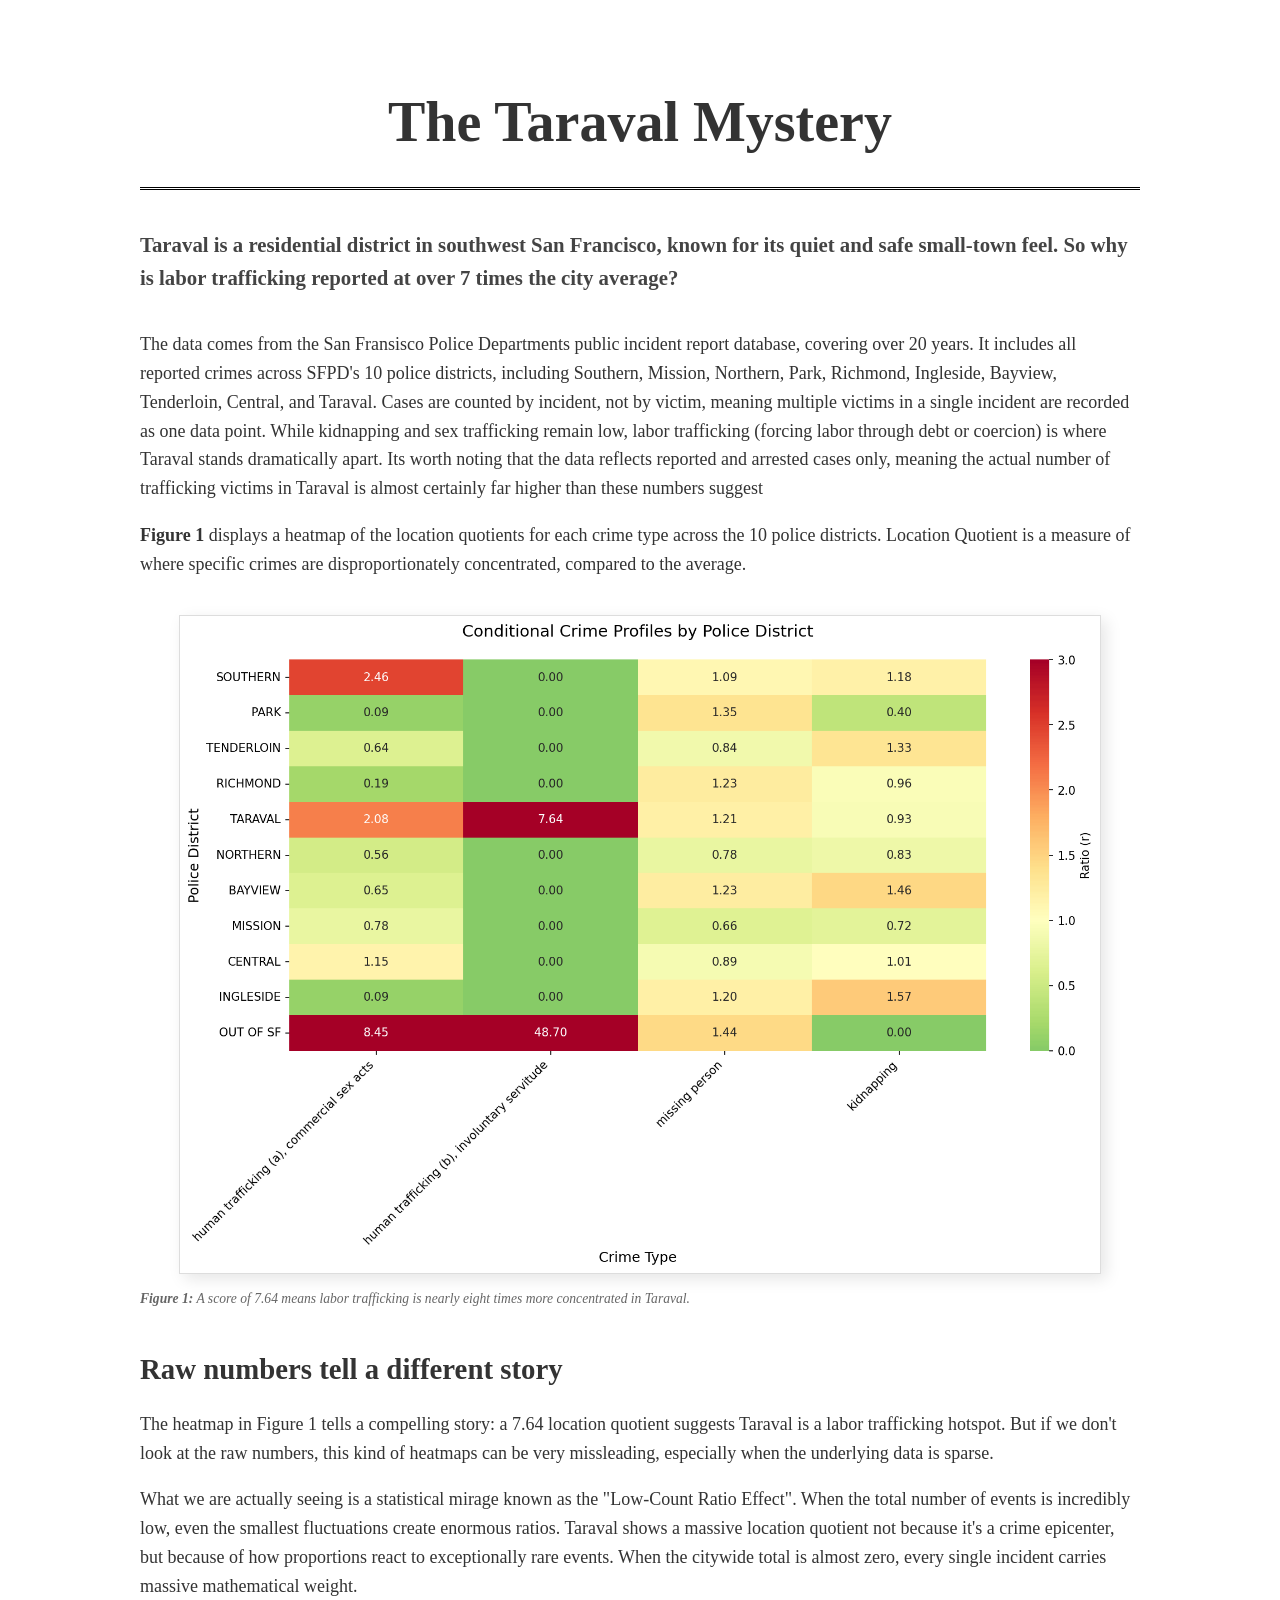
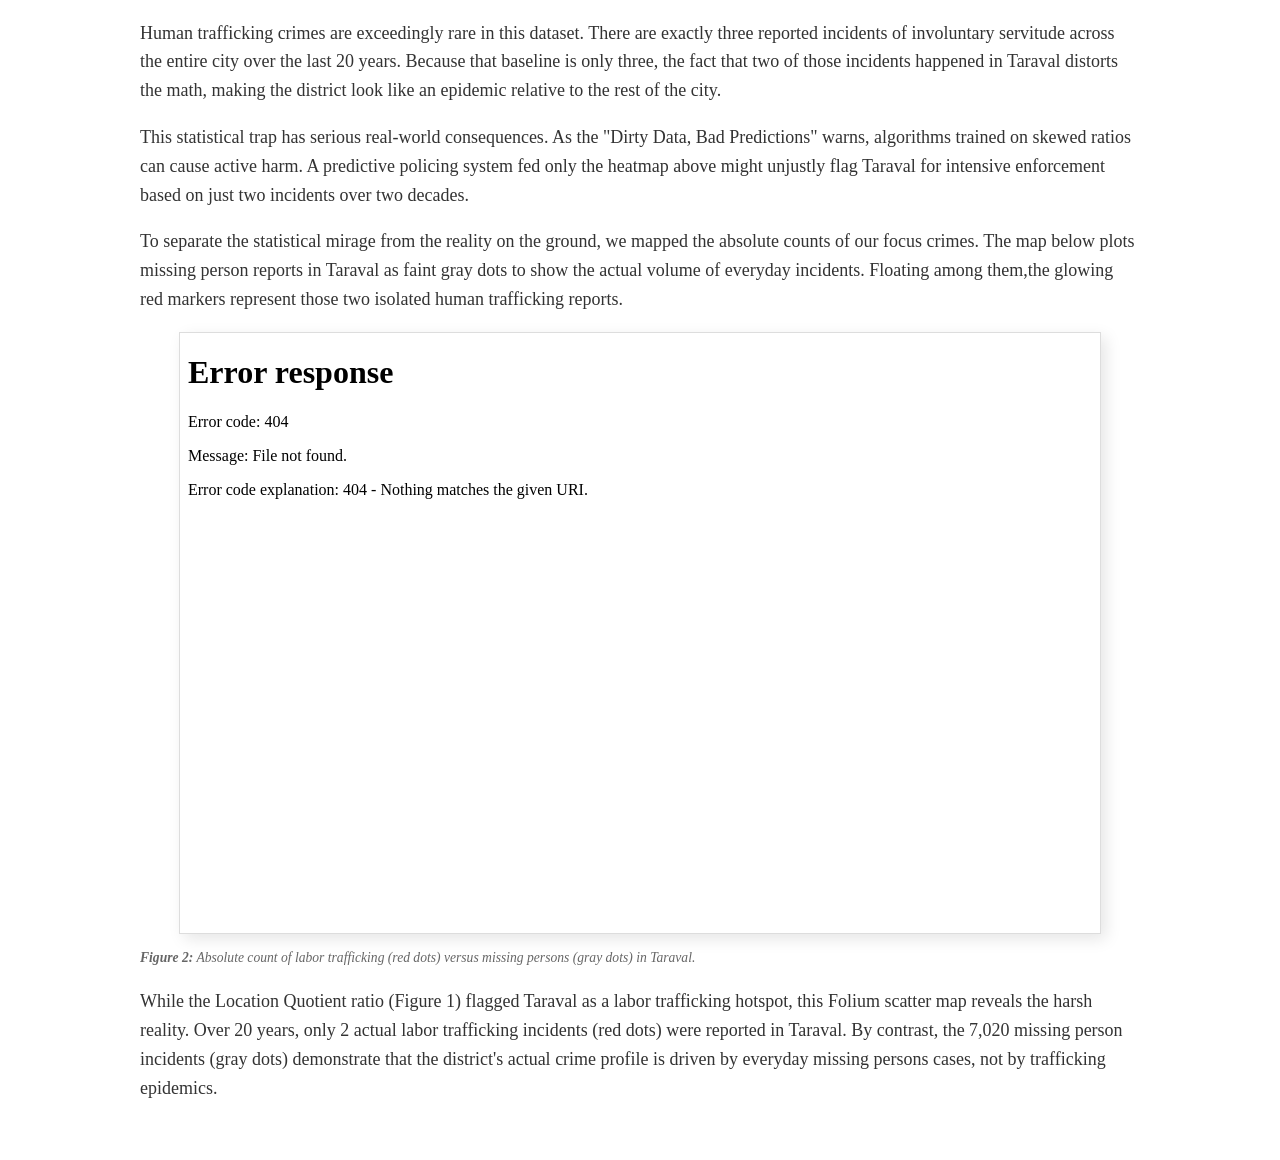
==== index.html @ 290362fc "changed font size plus a few text edits" ====
<!doctype html>
<html lang="en">
  <head>
    <meta charset="UTF-8" />
    <title>Assignment 2: Taraval Crisis</title>
    <link rel="stylesheet" href="style.css" />
  </head>
  <body>
    <h1>The Taraval Mystery</h1>
    <p class="lead-paragraph">
      Taraval is a residential district in southwest San Francisco, known for
      its quiet and safe small-town feel. So why is labor trafficking reported
      at over 7 times the city average?
    </p>

    <section class="story-section">
      <p>
        The data comes from the San Fransisco Police Departments public incident
        report database, covering over 20 years. It includes all reported crimes
        across SFPD's 10 police districts, including Southern, Mission,
        Northern, Park, Richmond, Ingleside, Bayview, Tenderloin, Central, and
        Taraval. Cases are counted by incident, not by victim, meaning multiple
        victims in a single incident are recorded as one data point. While
        kidnapping and sex trafficking remain low, labor trafficking (forcing
        labor through debt or coercion) is where Taraval stands dramatically
        apart. Its worth noting that the data reflects reported and arrested
        cases only, meaning the actual number of trafficking victims in Taraval
        is almost certainly far higher than these numbers suggest
      </p>
      <p>
        <strong>Figure 1</strong> displays a heatmap of the location quotients
        for each crime type across the 10 police districts. Location Quotient is
        a measure of where specific crimes are disproportionately concentrated,
        compared to the average.
      </p>
    </section>

    <section class="story-figure">
      <img src="district_heatmap.png" alt="Heatmap of crime profiles" />
      <p class="caption">
        <strong>Figure 1:</strong> A score of 7.64 means labor trafficking is
        nearly eight times more concentrated in Taraval.
      </p>
    </section>

    <section class="map-section">
      <h2>Raw numbers tell a different story</h2>
      <p>
        The heatmap in Figure 1 tells a compelling story: a 7.64 location
        quotient suggests Taraval is a labor trafficking hotspot. But if we
        don't look at the raw numbers, this kind of heatmaps can be very
        missleading, especially when the underlying data is sparse.
      </p>
      <p>
        What we are actually seeing is a statistical mirage known as the
        "Low-Count Ratio Effect". When the total number of events is incredibly
        low, even the smallest fluctuations create enormous ratios. Taraval
        shows a massive location quotient not because it's a crime epicenter,
        but because of how proportions react to exceptionally rare events. When
        the citywide total is almost zero, every single incident carries massive
        mathematical weight.
      </p>
      <p>
        Human trafficking crimes are exceedingly rare in this dataset. There are
        exactly three reported incidents of involuntary servitude across the
        entire city over the last 20 years. Because that baseline is only three,
        the fact that two of those incidents happened in Taraval distorts the
        math, making the district look like an epidemic relative to the rest of
        the city.
      </p>
      <p>
        This statistical trap has serious real-world consequences. As the "Dirty
        Data, Bad Predictions" warns, algorithms trained on skewed ratios can
        cause active harm. A predictive policing system fed only the heatmap
        above might unjustly flag Taraval for intensive enforcement based on
        just two incidents over two decades.
      </p>
      <p>
        To separate the statistical mirage from the reality on the ground, we
        mapped the absolute counts of our focus crimes. The map below plots
        missing person reports in Taraval as faint gray dots to show the actual
        volume of everyday incidents. Floating among them,the glowing red
        markers represent those two isolated human trafficking reports.
      </p>
      <iframe
        src="taraval_reality_map.html"
        title="Taraval Reality Map"
        class="embedded-map"
        loading="lazy"
      >
      </iframe>
      <p class="caption">
        <strong>Figure 2:</strong> Absolute count of labor trafficking (red
        dots) versus missing persons (gray dots) in Taraval.
      </p>
      <p>
        While the Location Quotient ratio (Figure 1) flagged Taraval as a labor
        trafficking hotspot, this Folium scatter map reveals the harsh reality.
        Over 20 years, only 2 actual labor trafficking incidents (red dots) were
        reported in Taraval. By contrast, the 7,020 missing person incidents
        (gray dots) demonstrate that the district's actual crime profile is
        driven by everyday missing persons cases, not by trafficking epidemics.
      </p>
    </section>
  </body>
</html>
---- style.css ----
/* General Page Styling */
body {
  font-family: "Cormorant Garamond", serif;
  font-size: 18px;
  line-height: 1.6;
  max-width: 1000px;
  margin: 0 auto;
  padding: 40px;
  color: #333;
}

h1 {
  font-size: 3.5rem;
  text-align: center;
  border-bottom: 3px double black;
  padding-bottom: 20px;
}

.lead-paragraph {
  font-size: 1.3rem;
  font-weight: bold;
  color: #444;
}

.story-section,
.story-figure,
.map-section {
  margin-top: 36px;
}

/* Linear magazine flow: text block followed by a figure block */
.story-figure img {
  width: 92%;
  height: auto;
  display: block;
  margin: 0 auto;
  border: 1px solid #ddd;
  box-shadow: 5px 5px 15px rgba(0, 0, 0, 0.1);
}

.caption {
  font-size: 0.85rem;
  color: #666;
  font-style: italic;
}

.map-section {
  margin-top: 36px;
}

.map-section h2 {
  font-size: 1.8rem;
  margin-bottom: 8px;
}

.embedded-map {
  width: 92%;
  height: 600px;
  display: block;
  margin: 0 auto;
  border: 1px solid #ddd;
  box-shadow: 5px 5px 15px rgba(0, 0, 0, 0.1);
}

/* Responsive fix */
@media (max-width: 800px) {
  body {
    padding: 24px;
  }
  .story-figure img,
  .embedded-map {
    width: 100%;
  }
  .embedded-map {
    height: 500px;
  }
}
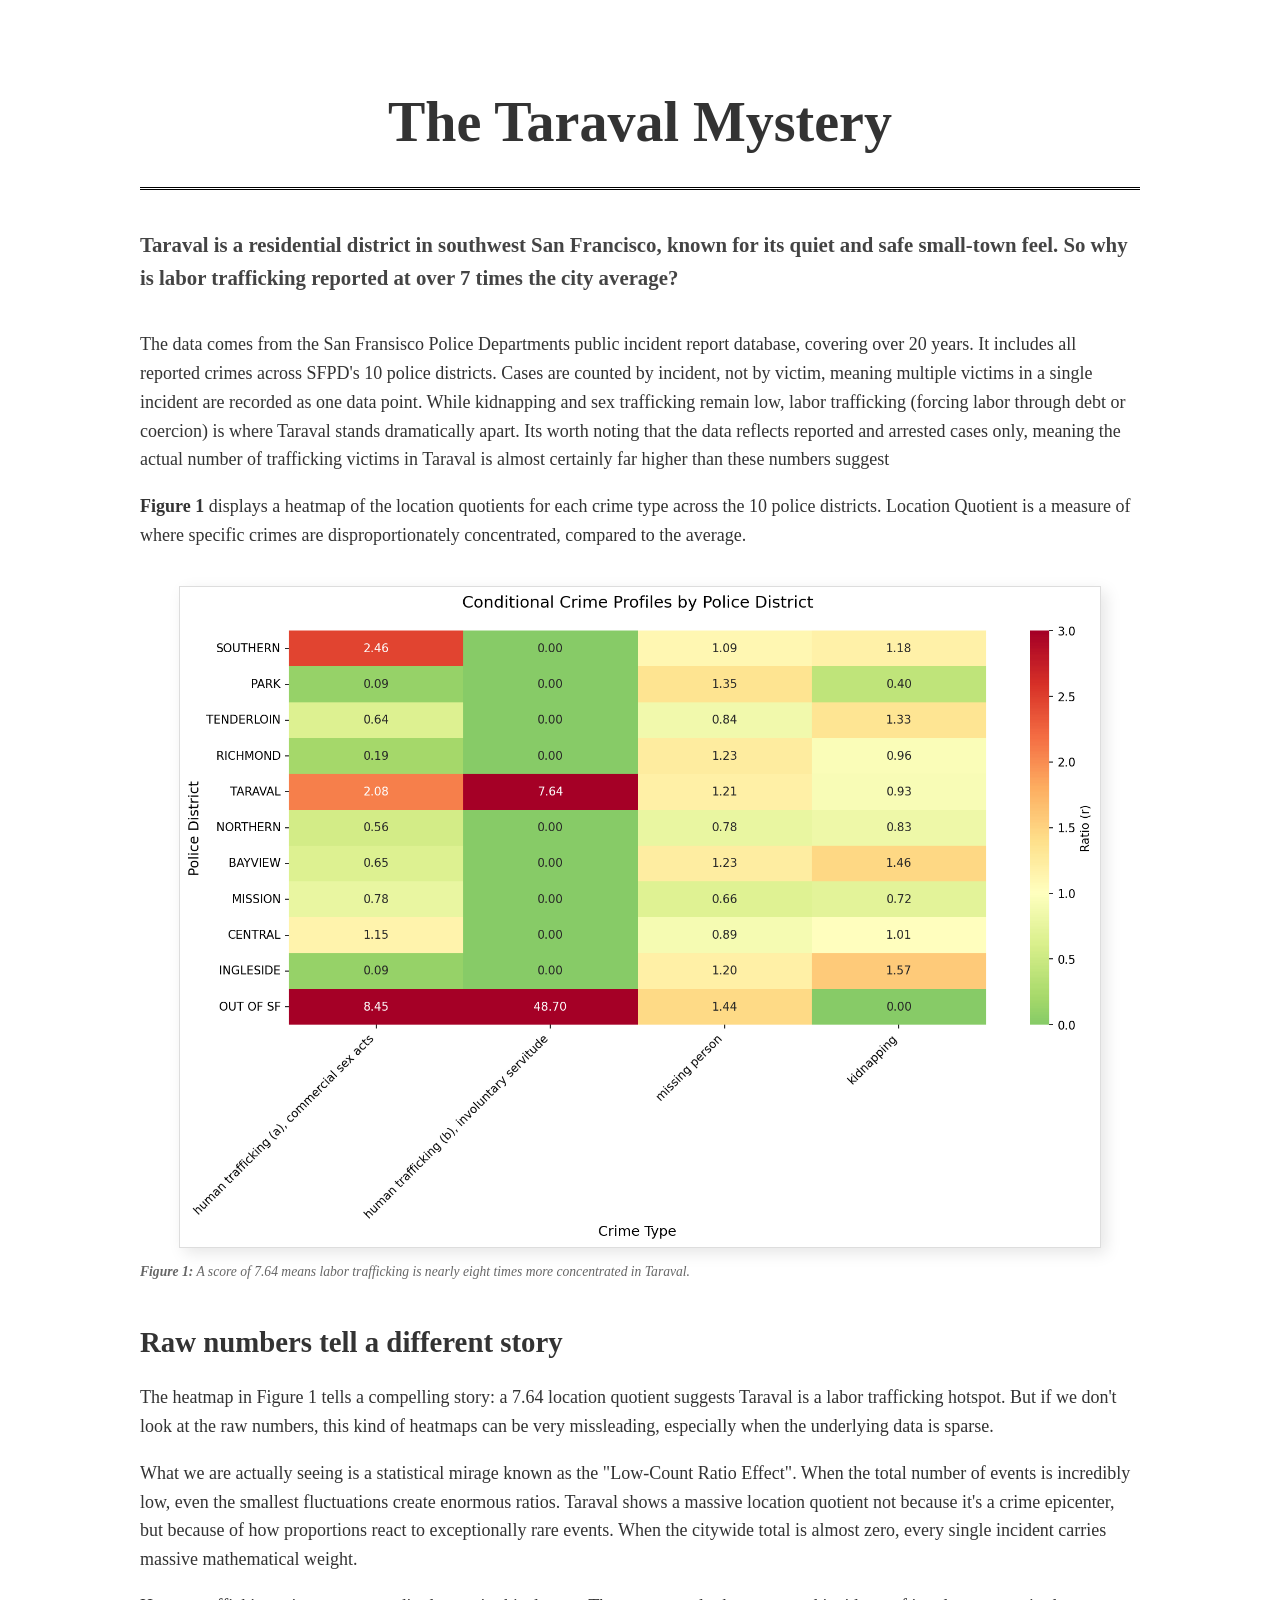
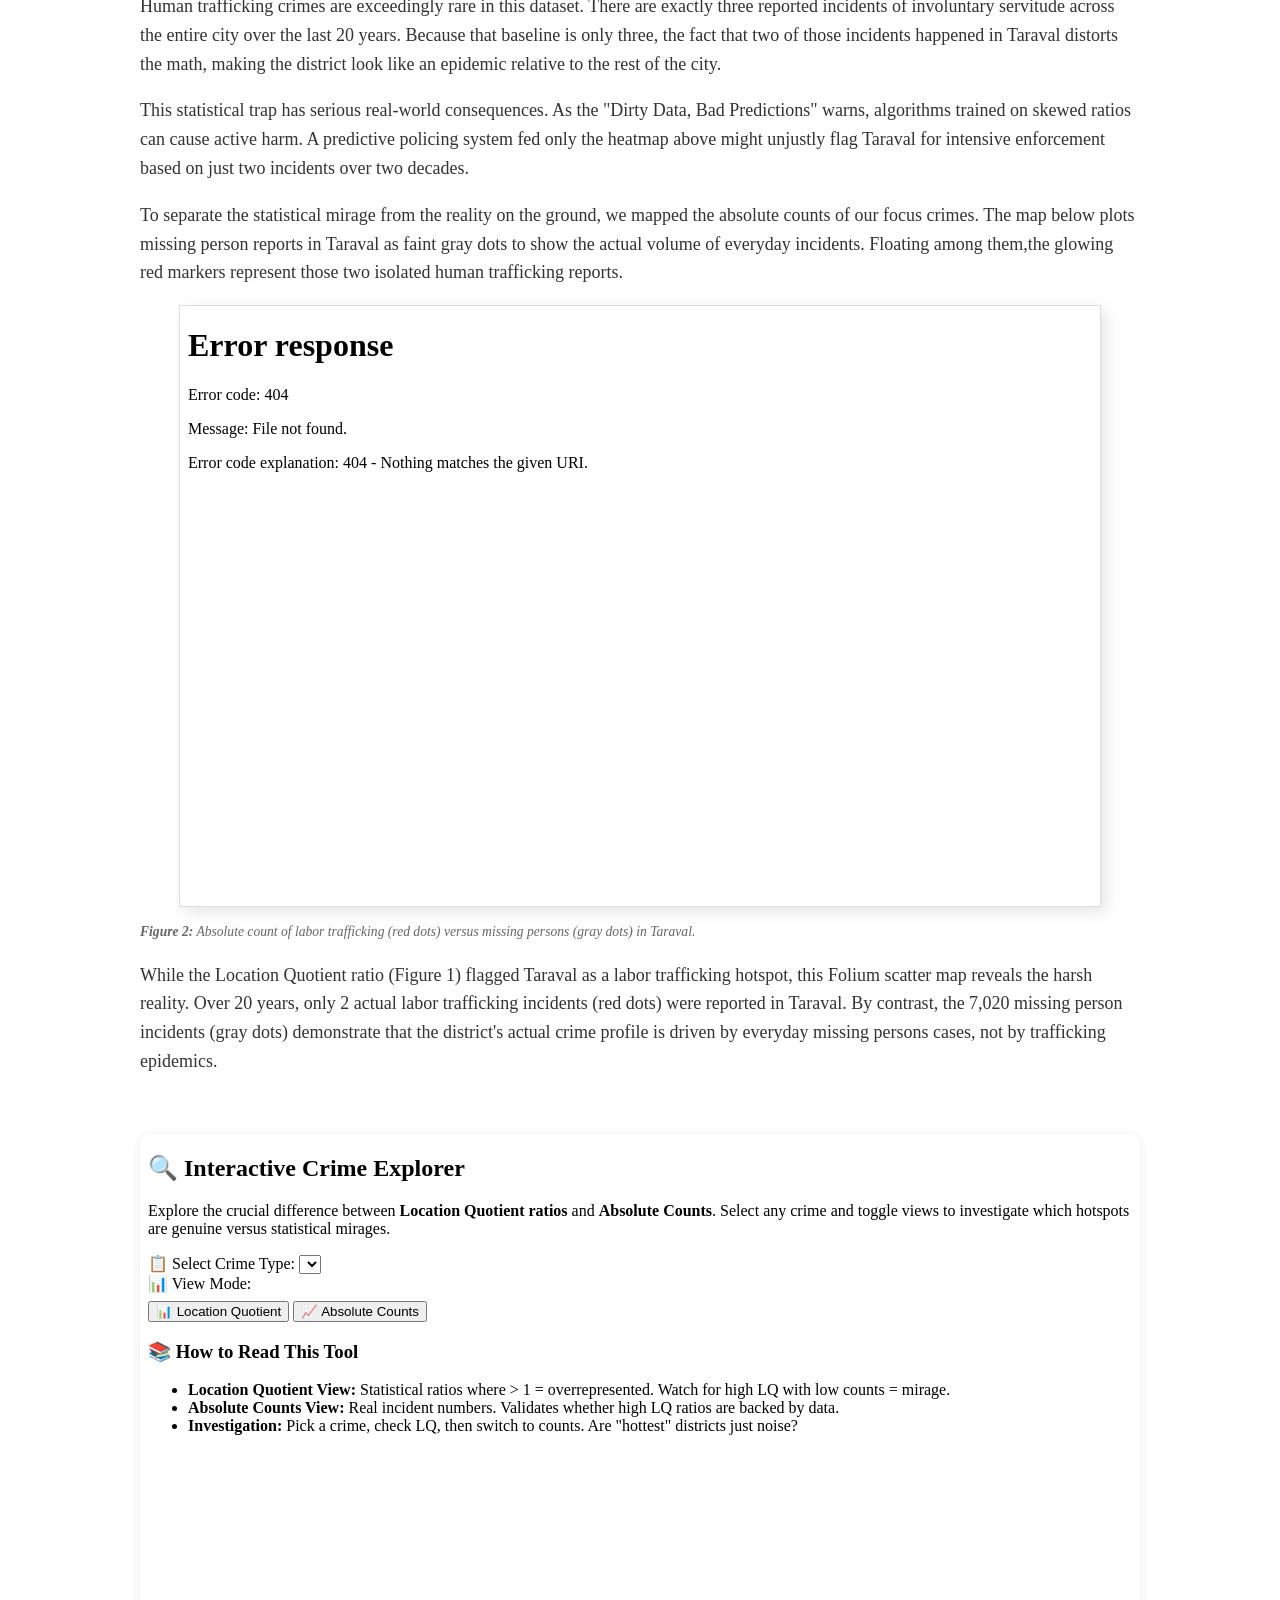
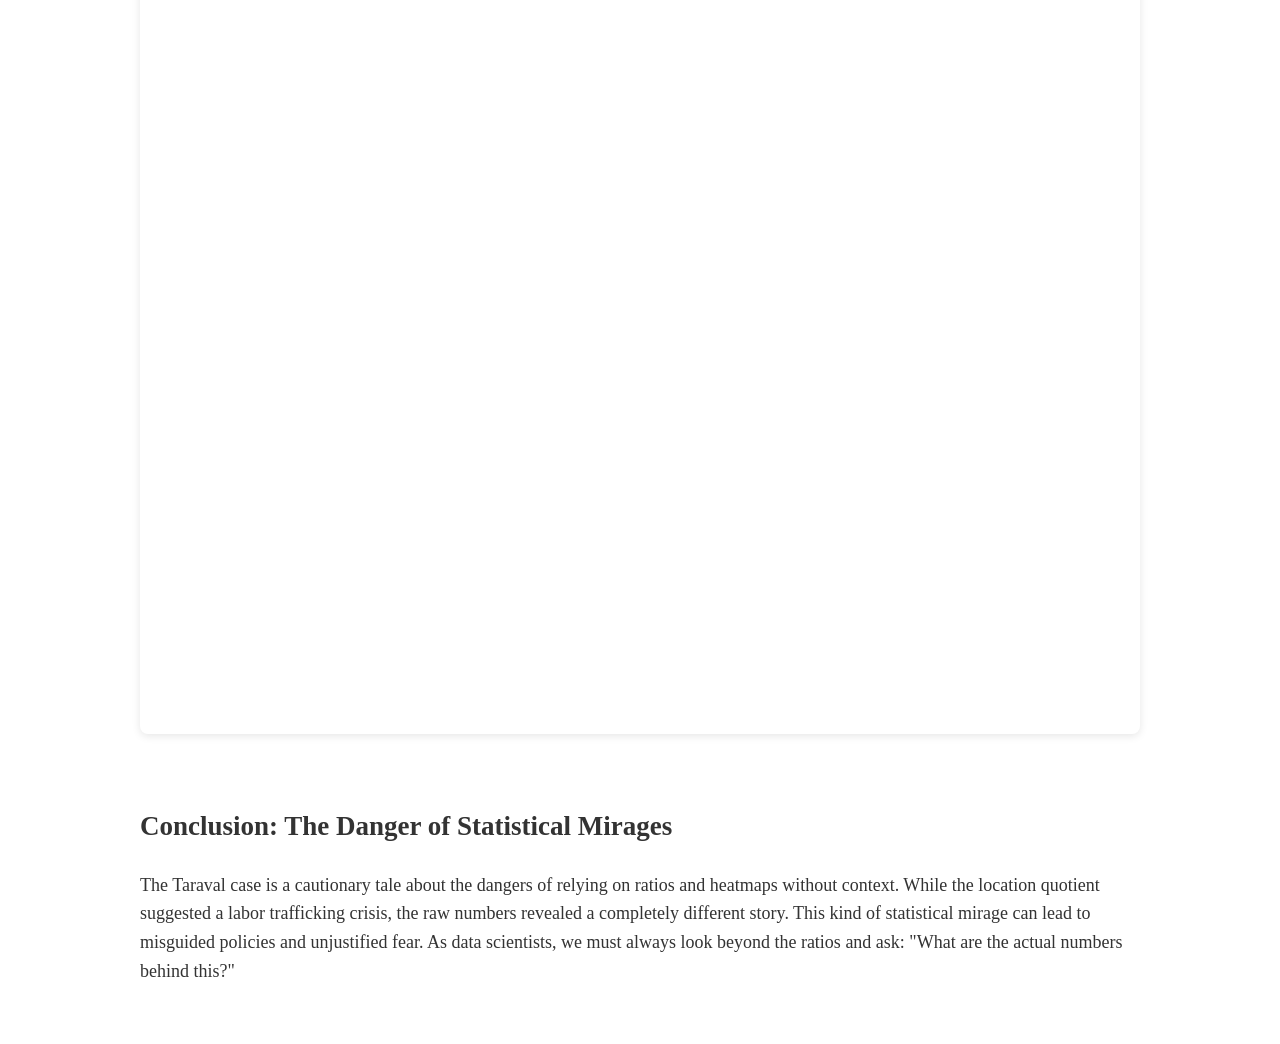
==== commit 7b757f51: "adding visualization" ====
--- a/index.html
+++ b/index.html
@@ -17,9 +17,7 @@
       <p>
         The data comes from the San Fransisco Police Departments public incident
         report database, covering over 20 years. It includes all reported crimes
-        across SFPD's 10 police districts, including Southern, Mission,
-        Northern, Park, Richmond, Ingleside, Bayview, Tenderloin, Central, and
-        Taraval. Cases are counted by incident, not by victim, meaning multiple
+        across SFPD's 10 police districts.  Cases are counted by incident, not by victim, meaning multiple
         victims in a single incident are recorded as one data point. While
         kidnapping and sex trafficking remain low, labor trafficking (forcing
         labor through debt or coercion) is where Taraval stands dramatically
@@ -102,5 +100,17 @@
         driven by everyday missing persons cases, not by trafficking epidemics.
       </p>
     </section>
+    <iframe src="crime_explorer.html" width="100%" height="1200" frameborder="0" style="border-radius: 8px; box-shadow: 0 2px 8px rgba(0,0,0,0.1); margin: 40px 0;"></iframe>
+    <section>
+      <h2>Conclusion: The Danger of Statistical Mirages</h2>
+      <p>
+        The Taraval case is a cautionary tale about the dangers of relying on
+        ratios and heatmaps without context. While the location quotient suggested
+        a labor trafficking crisis, the raw numbers revealed a completely
+        different story. This kind of statistical mirage can lead to misguided
+        policies and unjustified fear. As data scientists, we must always look
+        beyond the ratios and ask: "What are the actual numbers behind this?"
+      </p>
+    </section>
   </body>
 </html>
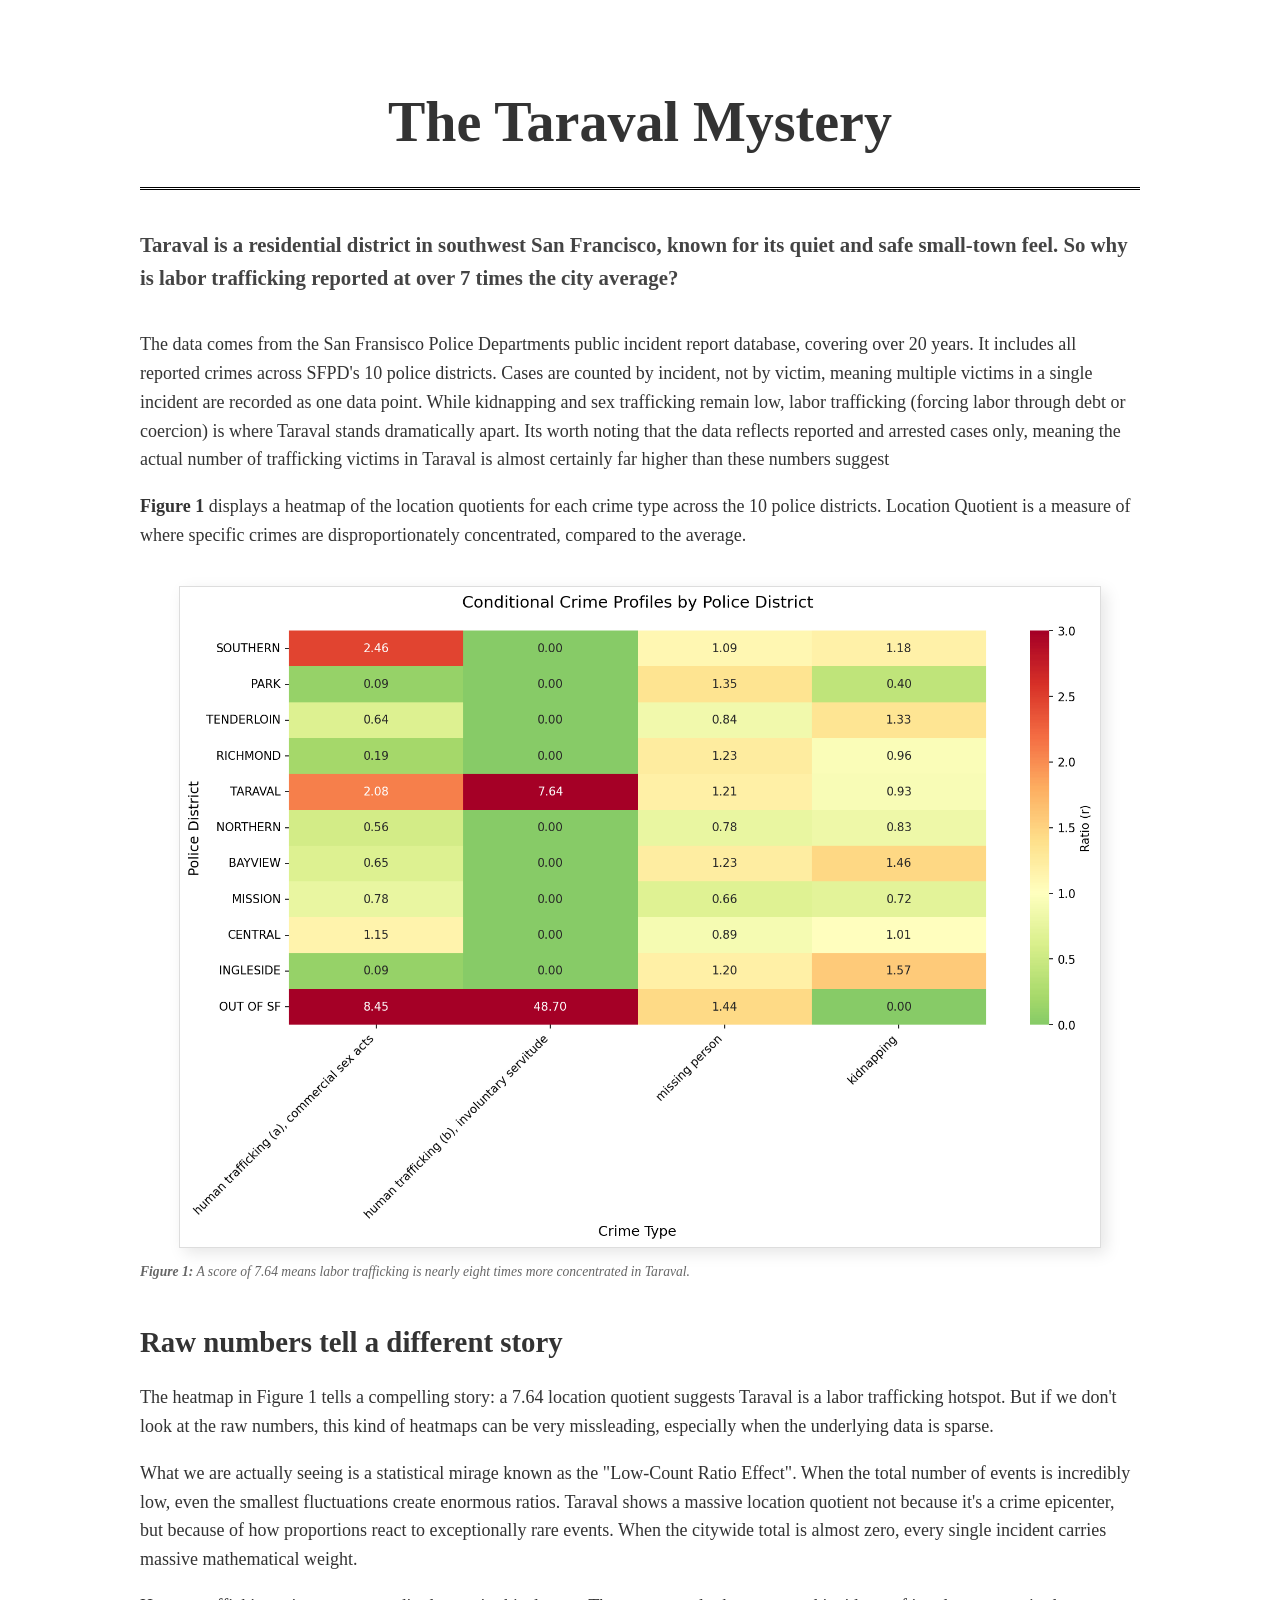
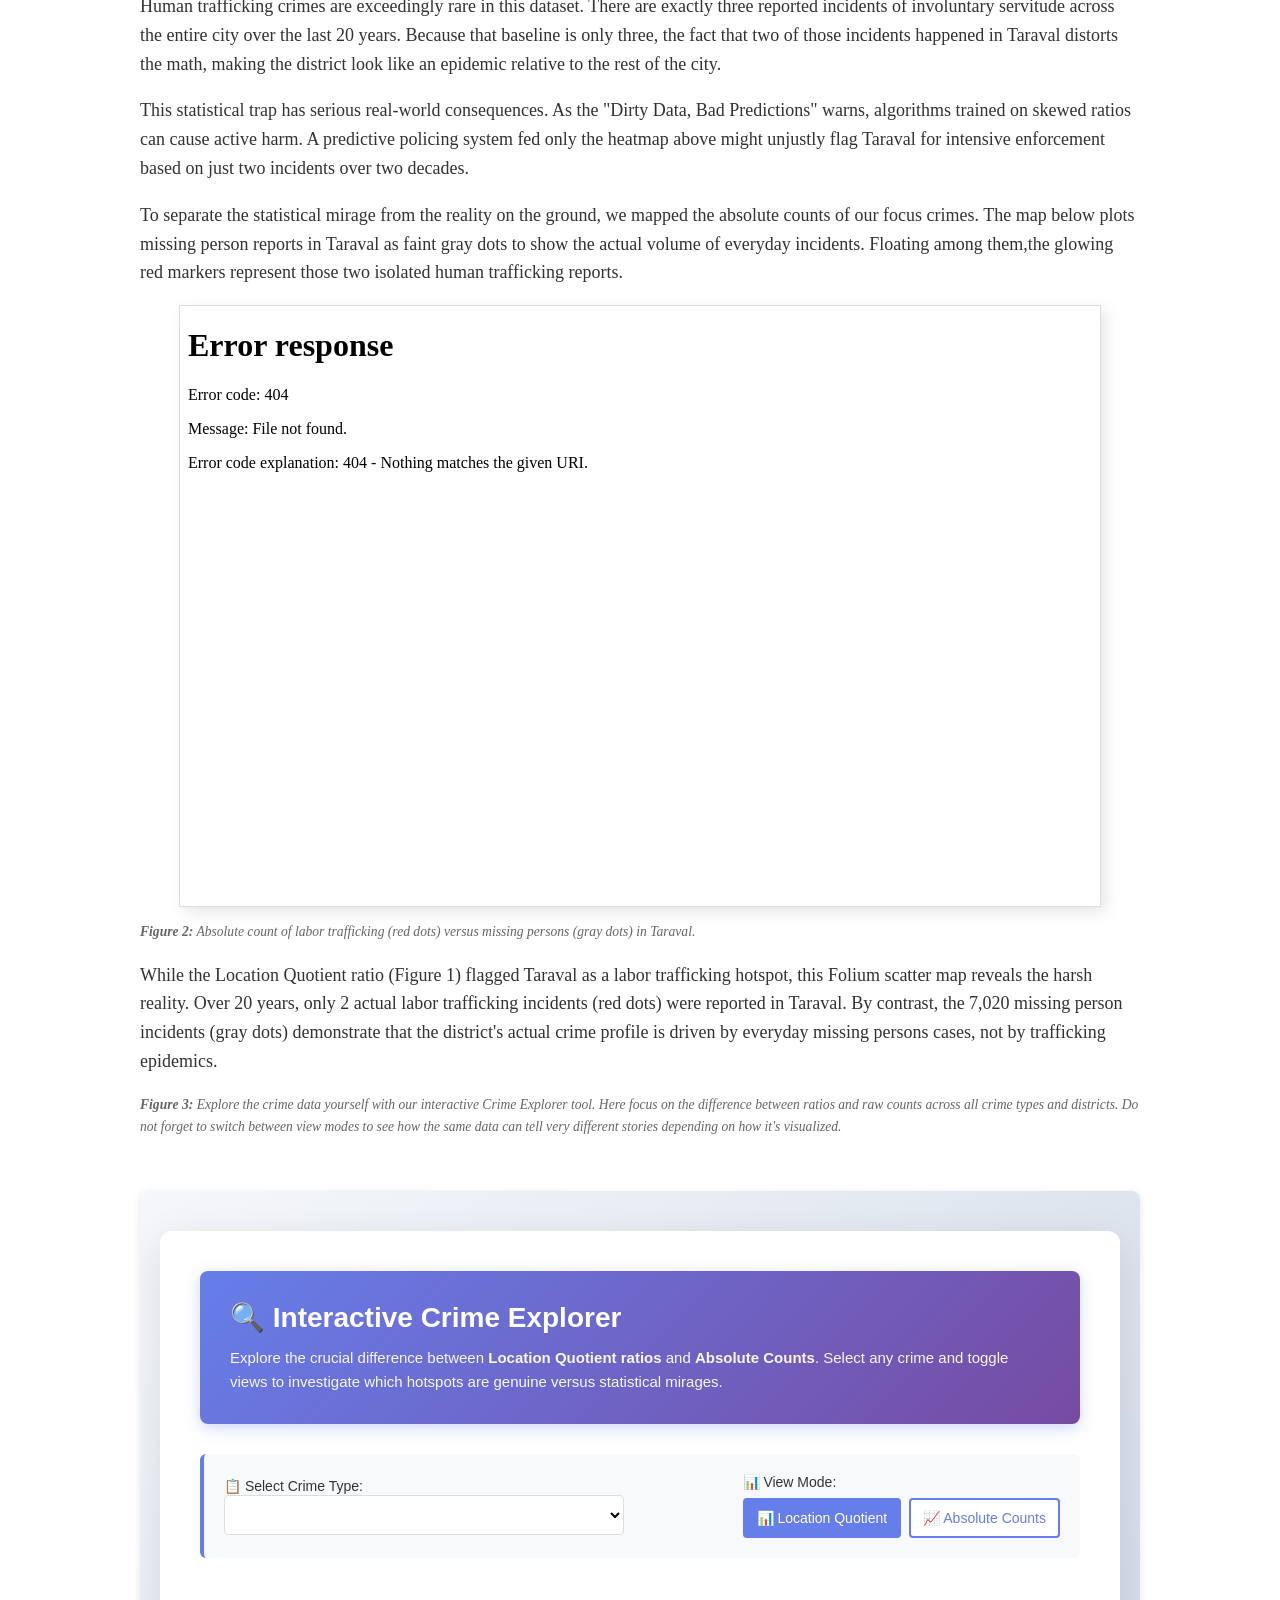
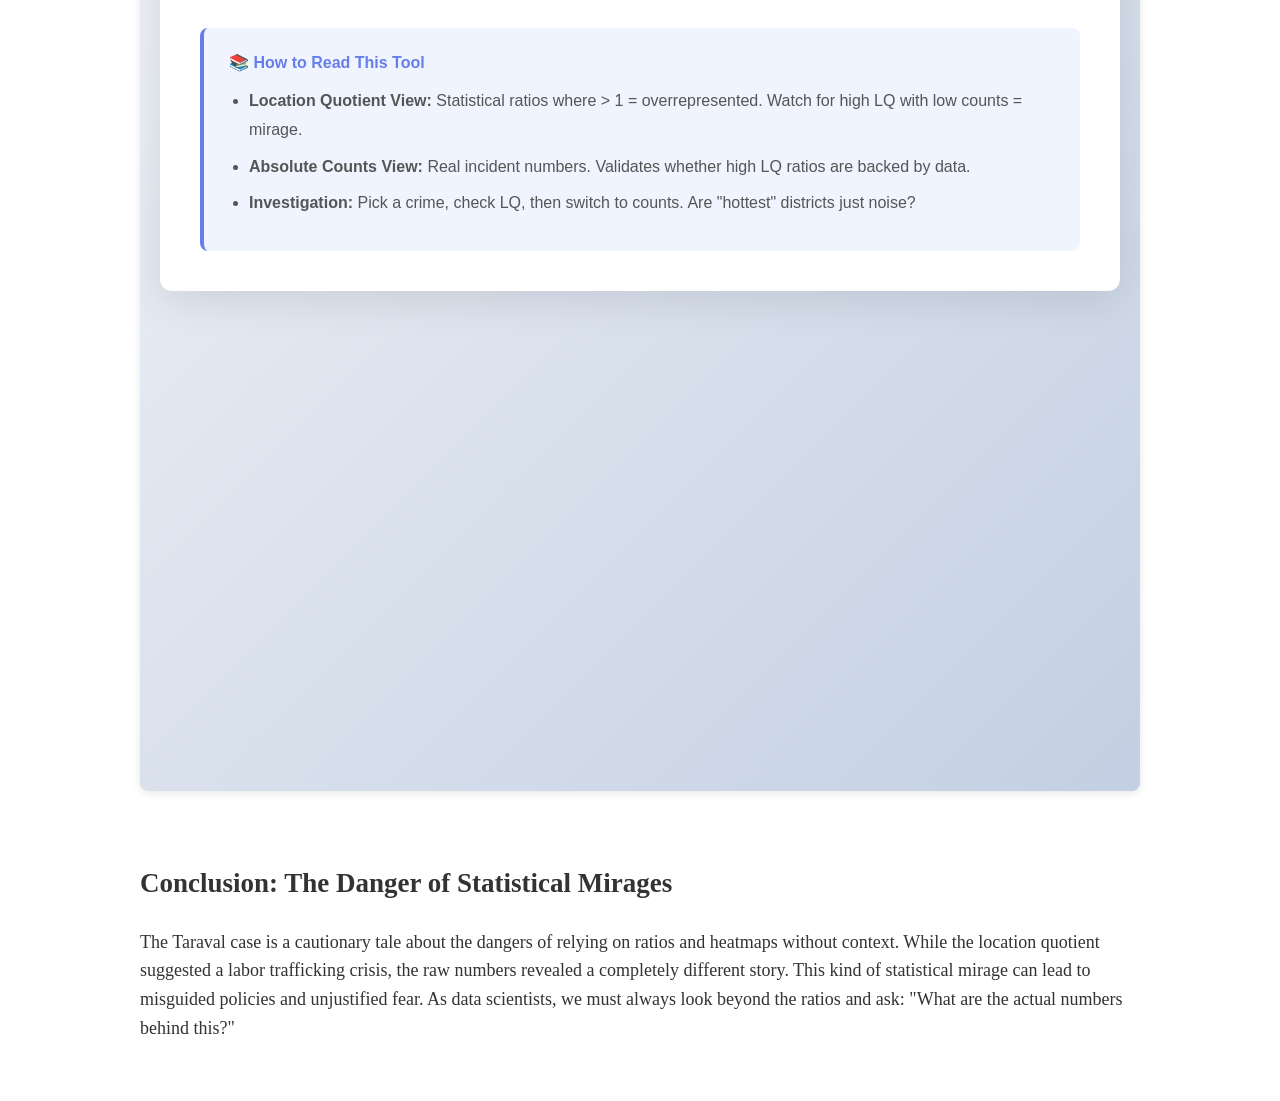
==== commit eee56b63: "I am not super happy about this but it is a start" ====
--- a/index.html
+++ b/index.html
@@ -100,7 +100,17 @@
         driven by everyday missing persons cases, not by trafficking epidemics.
       </p>
     </section>
-    <iframe src="crime_explorer.html" width="100%" height="1200" frameborder="0" style="border-radius: 8px; box-shadow: 0 2px 8px rgba(0,0,0,0.1); margin: 40px 0;"></iframe>
+      <!-- Crime Explorer Interactive Tool -->
+  <section id="explorer">
+     <p class="caption">
+        <strong>Figure 3:</strong> Explore the crime data yourself with our interactive Crime Explorer tool. Here focus on the difference between ratios and raw counts across all crime types and districts.
+        Do not forget to switch between view modes to see how the same data can tell very different stories depending on how it's visualized.
+      </p>
+      <iframe src="crime_explorer.html" width="100%" height="1200" frameborder="0" 
+              style="border-radius: 8px; box-shadow: 0 2px 8px rgba(0,0,0,0.1); margin: 40px 0;">
+      </iframe>
+  </section>
+    
     <section>
       <h2>Conclusion: The Danger of Statistical Mirages</h2>
       <p>
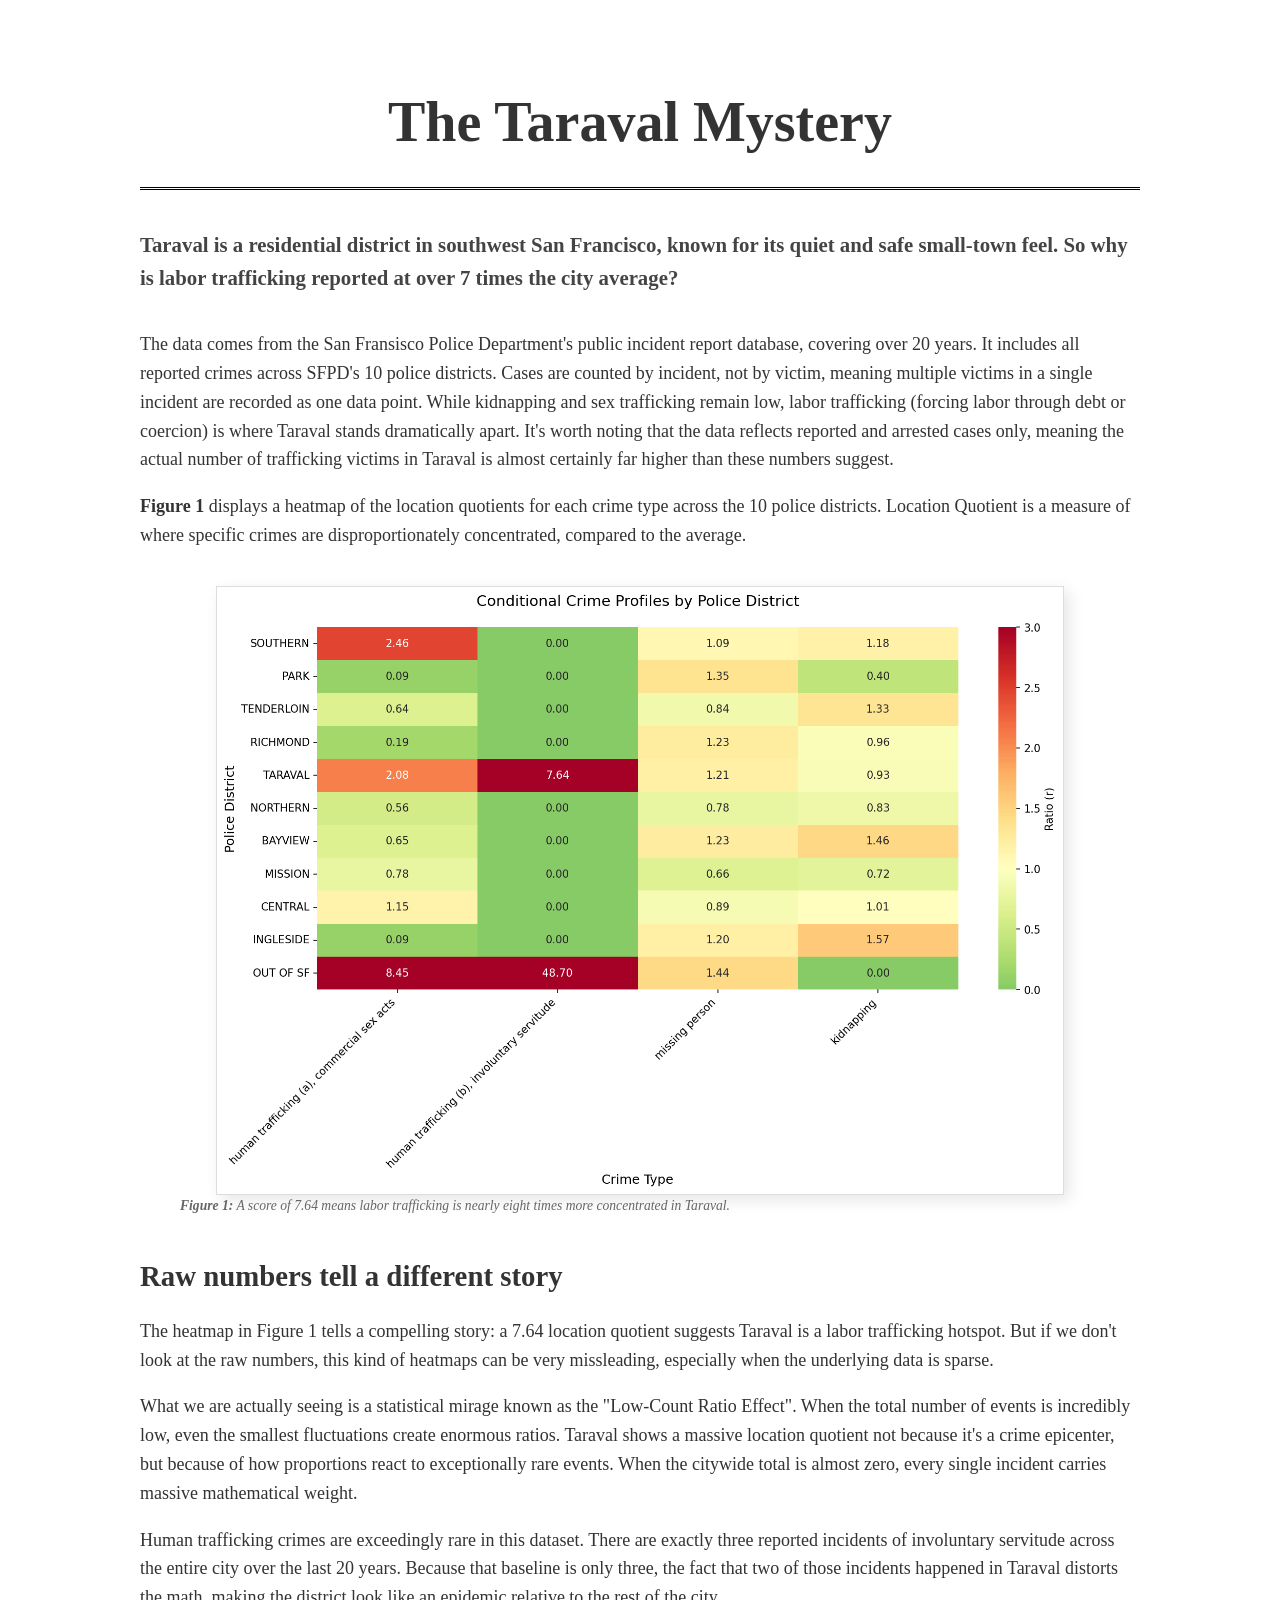
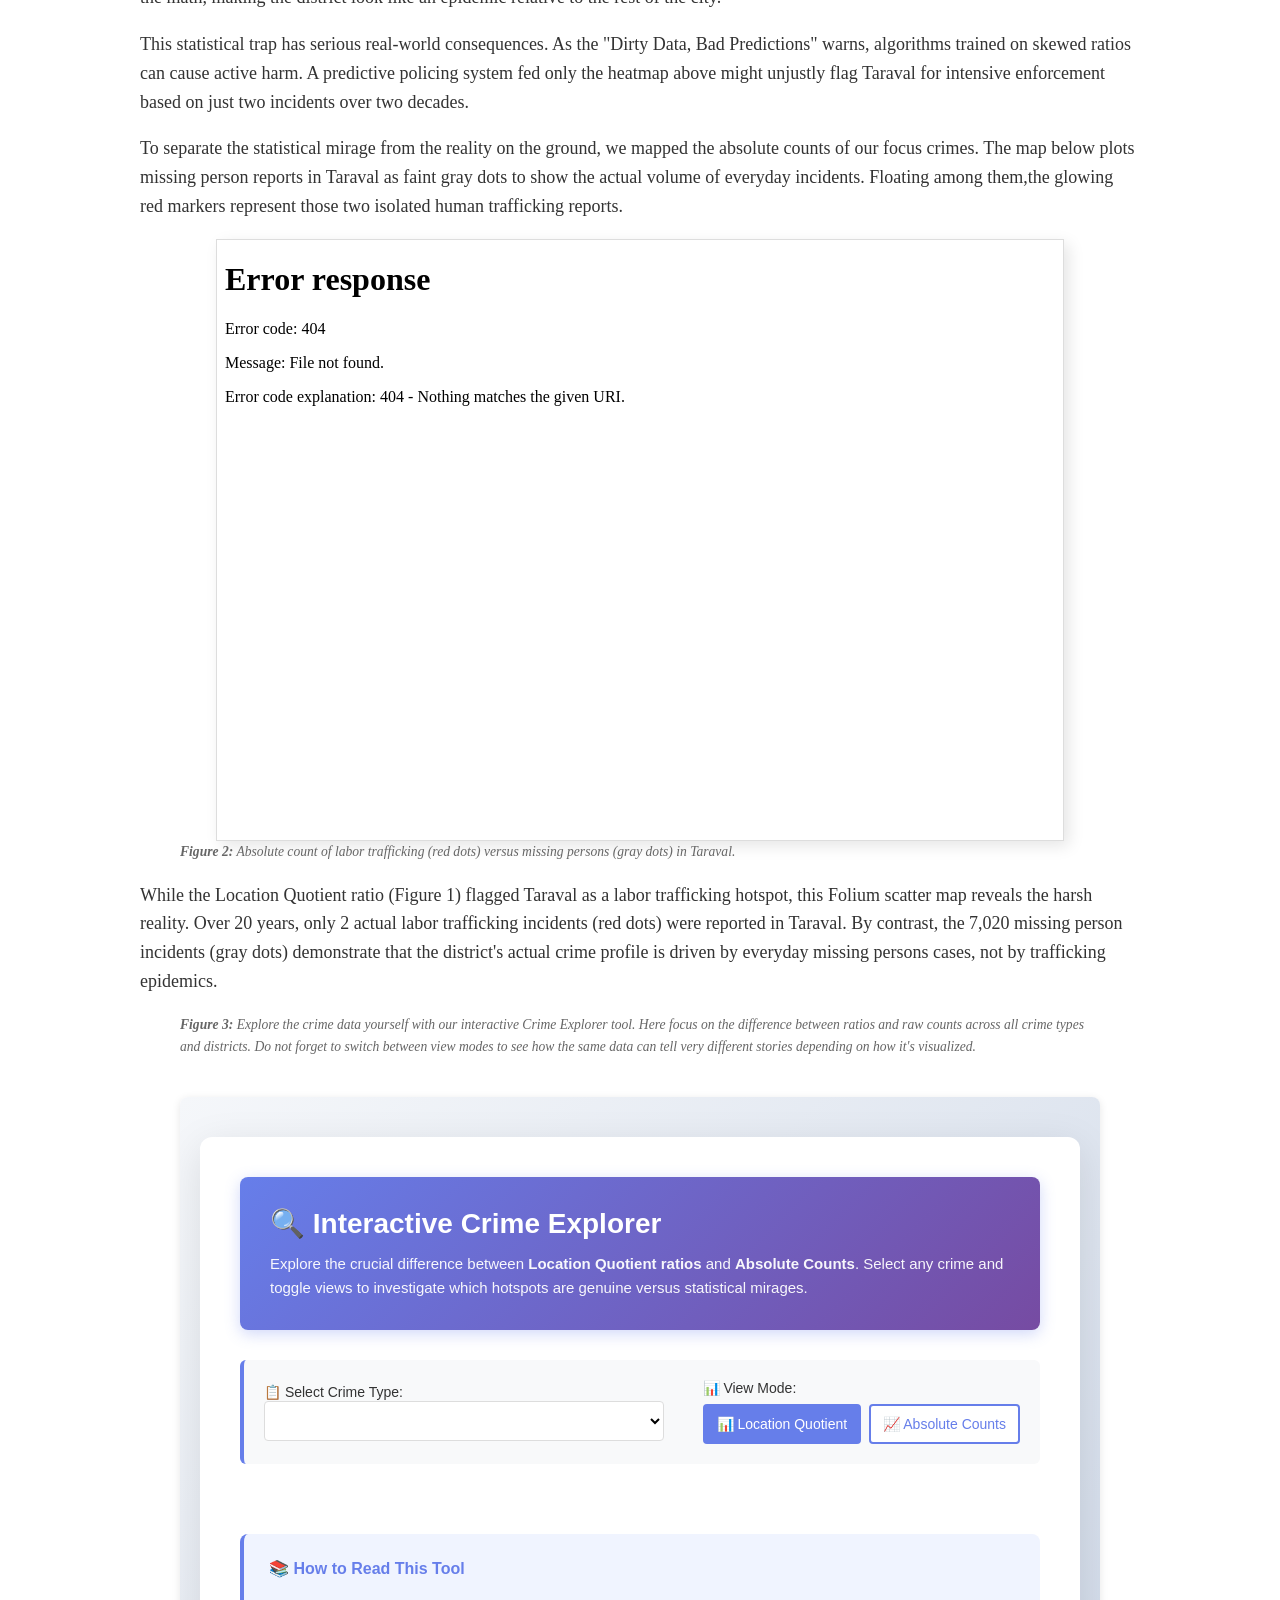
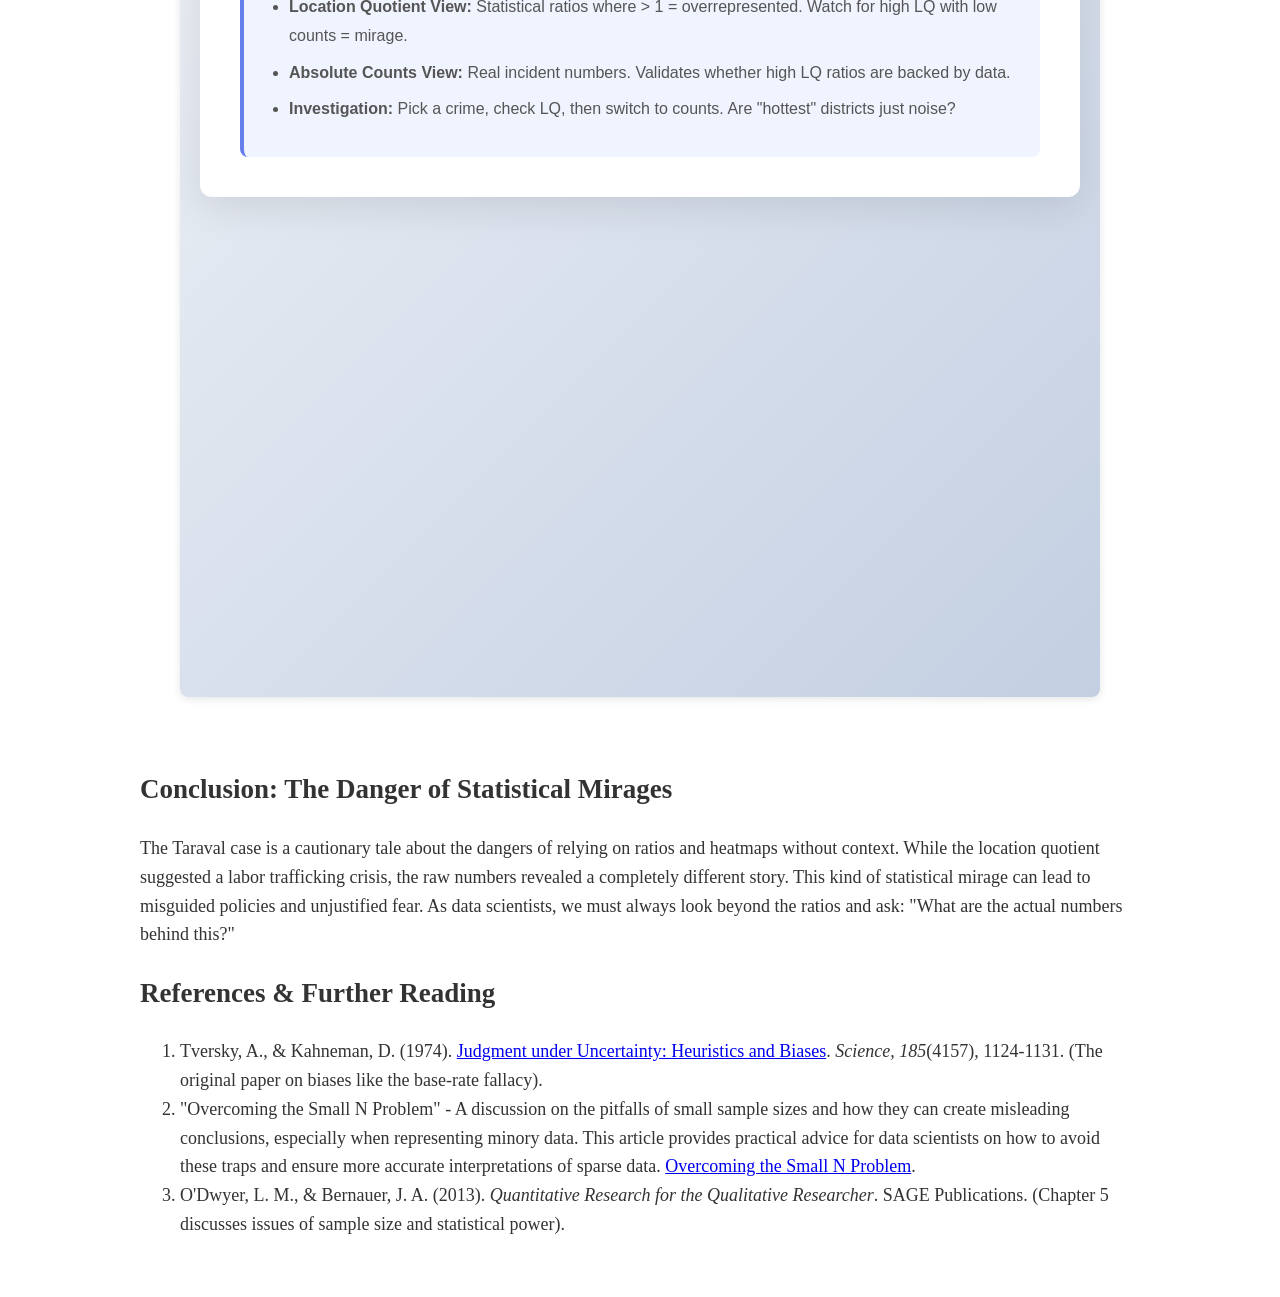
==== commit 7b8bc5f4: "added references" ====
--- a/index.html
+++ b/index.html
@@ -2,125 +2,187 @@
 <html lang="en">
   <head>
     <meta charset="UTF-8" />
-    <title>Assignment 2: Taraval Crisis</title>
+    <meta
+      name="description"
+      content="A data story exploring a statistical anomaly in San Francisco's crime data for the Taraval district."
+    />
+    <title>Assignment 2: The Taraval Mystery</title>
     <link rel="stylesheet" href="style.css" />
   </head>
   <body>
-    <h1>The Taraval Mystery</h1>
-    <p class="lead-paragraph">
-      Taraval is a residential district in southwest San Francisco, known for
-      its quiet and safe small-town feel. So why is labor trafficking reported
-      at over 7 times the city average?
-    </p>
+    <header>
+      <h1>The Taraval Mystery</h1>
+      <p class="lead-paragraph">
+        Taraval is a residential district in southwest San Francisco, known for
+        its quiet and safe small-town feel. So why is labor trafficking reported
+        at over 7 times the city average?
+      </p>
+    </header>
 
-    <section class="story-section">
-      <p>
-        The data comes from the San Fransisco Police Departments public incident
-        report database, covering over 20 years. It includes all reported crimes
-        across SFPD's 10 police districts.  Cases are counted by incident, not by victim, meaning multiple
-        victims in a single incident are recorded as one data point. While
-        kidnapping and sex trafficking remain low, labor trafficking (forcing
-        labor through debt or coercion) is where Taraval stands dramatically
-        apart. Its worth noting that the data reflects reported and arrested
-        cases only, meaning the actual number of trafficking victims in Taraval
-        is almost certainly far higher than these numbers suggest
-      </p>
-      <p>
-        <strong>Figure 1</strong> displays a heatmap of the location quotients
-        for each crime type across the 10 police districts. Location Quotient is
-        a measure of where specific crimes are disproportionately concentrated,
-        compared to the average.
-      </p>
-    </section>
+    <article>
+      <section class="story-section">
+        <p>
+          The data comes from the San Fransisco Police Department's public
+          incident report database, covering over 20 years. It includes all
+          reported crimes across SFPD's 10 police districts. Cases are counted
+          by incident, not by victim, meaning multiple victims in a single
+          incident are recorded as one data point. While kidnapping and sex
+          trafficking remain low, labor trafficking (forcing labor through debt
+          or coercion) is where Taraval stands dramatically apart. It's worth
+          noting that the data reflects reported and arrested cases only,
+          meaning the actual number of trafficking victims in Taraval is almost
+          certainly far higher than these numbers suggest.
+        </p>
+        <p>
+          <strong>Figure 1</strong> displays a heatmap of the location quotients
+          for each crime type across the 10 police districts. Location Quotient
+          is a measure of where specific crimes are disproportionately
+          concentrated, compared to the average.
+        </p>
+      </section>
 
-    <section class="story-figure">
-      <img src="district_heatmap.png" alt="Heatmap of crime profiles" />
-      <p class="caption">
-        <strong>Figure 1:</strong> A score of 7.64 means labor trafficking is
-        nearly eight times more concentrated in Taraval.
-      </p>
-    </section>
+      <figure class="story-figure">
+        <img
+          src="district_heatmap.png"
+          alt="Heatmap showing location quotients for various crimes across SF police districts. Labor trafficking in Taraval has a very high score."
+        />
+        <figcaption class="caption">
+          <strong>Figure 1:</strong> A score of 7.64 means labor trafficking is
+          nearly eight times more concentrated in Taraval.
+        </figcaption>
+      </figure>
 
-    <section class="map-section">
-      <h2>Raw numbers tell a different story</h2>
-      <p>
-        The heatmap in Figure 1 tells a compelling story: a 7.64 location
-        quotient suggests Taraval is a labor trafficking hotspot. But if we
-        don't look at the raw numbers, this kind of heatmaps can be very
-        missleading, especially when the underlying data is sparse.
-      </p>
-      <p>
-        What we are actually seeing is a statistical mirage known as the
-        "Low-Count Ratio Effect". When the total number of events is incredibly
-        low, even the smallest fluctuations create enormous ratios. Taraval
-        shows a massive location quotient not because it's a crime epicenter,
-        but because of how proportions react to exceptionally rare events. When
-        the citywide total is almost zero, every single incident carries massive
-        mathematical weight.
-      </p>
-      <p>
-        Human trafficking crimes are exceedingly rare in this dataset. There are
-        exactly three reported incidents of involuntary servitude across the
-        entire city over the last 20 years. Because that baseline is only three,
-        the fact that two of those incidents happened in Taraval distorts the
-        math, making the district look like an epidemic relative to the rest of
-        the city.
-      </p>
-      <p>
-        This statistical trap has serious real-world consequences. As the "Dirty
-        Data, Bad Predictions" warns, algorithms trained on skewed ratios can
-        cause active harm. A predictive policing system fed only the heatmap
-        above might unjustly flag Taraval for intensive enforcement based on
-        just two incidents over two decades.
-      </p>
-      <p>
-        To separate the statistical mirage from the reality on the ground, we
-        mapped the absolute counts of our focus crimes. The map below plots
-        missing person reports in Taraval as faint gray dots to show the actual
-        volume of everyday incidents. Floating among them,the glowing red
-        markers represent those two isolated human trafficking reports.
-      </p>
-      <iframe
-        src="taraval_reality_map.html"
-        title="Taraval Reality Map"
-        class="embedded-map"
-        loading="lazy"
-      >
-      </iframe>
-      <p class="caption">
-        <strong>Figure 2:</strong> Absolute count of labor trafficking (red
-        dots) versus missing persons (gray dots) in Taraval.
-      </p>
-      <p>
-        While the Location Quotient ratio (Figure 1) flagged Taraval as a labor
-        trafficking hotspot, this Folium scatter map reveals the harsh reality.
-        Over 20 years, only 2 actual labor trafficking incidents (red dots) were
-        reported in Taraval. By contrast, the 7,020 missing person incidents
-        (gray dots) demonstrate that the district's actual crime profile is
-        driven by everyday missing persons cases, not by trafficking epidemics.
-      </p>
-    </section>
+      <section class="map-section">
+        <h2>Raw numbers tell a different story</h2>
+        <p>
+          The heatmap in Figure 1 tells a compelling story: a 7.64 location
+          quotient suggests Taraval is a labor trafficking hotspot. But if we
+          don't look at the raw numbers, this kind of heatmaps can be very
+          missleading, especially when the underlying data is sparse.
+        </p>
+        <p>
+          What we are actually seeing is a statistical mirage known as the
+          "Low-Count Ratio Effect". When the total number of events is
+          incredibly low, even the smallest fluctuations create enormous ratios.
+          Taraval shows a massive location quotient not because it's a crime
+          epicenter, but because of how proportions react to exceptionally rare
+          events. When the citywide total is almost zero, every single incident
+          carries massive mathematical weight.
+        </p>
+        <p>
+          Human trafficking crimes are exceedingly rare in this dataset. There
+          are exactly three reported incidents of involuntary servitude across
+          the entire city over the last 20 years. Because that baseline is only
+          three, the fact that two of those incidents happened in Taraval
+          distorts the math, making the district look like an epidemic relative
+          to the rest of the city.
+        </p>
+        <p>
+          This statistical trap has serious real-world consequences. As the
+          "Dirty Data, Bad Predictions" warns, algorithms trained on skewed
+          ratios can cause active harm. A predictive policing system fed only
+          the heatmap above might unjustly flag Taraval for intensive
+          enforcement based on just two incidents over two decades.
+        </p>
+        <p>
+          To separate the statistical mirage from the reality on the ground, we
+          mapped the absolute counts of our focus crimes. The map below plots
+          missing person reports in Taraval as faint gray dots to show the
+          actual volume of everyday incidents. Floating among them,the glowing
+          red markers represent those two isolated human trafficking reports.
+        </p>
+        <figure>
+          <iframe
+            src="taraval_reality_map.html"
+            title="Taraval Reality Map"
+            class="embedded-map"
+            loading="lazy"
+          >
+          </iframe>
+          <figcaption class="caption">
+            <strong>Figure 2:</strong> Absolute count of labor trafficking (red
+            dots) versus missing persons (gray dots) in Taraval.
+          </figcaption>
+        </figure>
+        <p>
+          While the Location Quotient ratio (Figure 1) flagged Taraval as a
+          labor trafficking hotspot, this Folium scatter map reveals the harsh
+          reality. Over 20 years, only 2 actual labor trafficking incidents (red
+          dots) were reported in Taraval. By contrast, the 7,020 missing person
+          incidents (gray dots) demonstrate that the district's actual crime
+          profile is driven by everyday missing persons cases, not by
+          trafficking epidemics.
+        </p>
+      </section>
       <!-- Crime Explorer Interactive Tool -->
-  <section id="explorer">
-     <p class="caption">
-        <strong>Figure 3:</strong> Explore the crime data yourself with our interactive Crime Explorer tool. Here focus on the difference between ratios and raw counts across all crime types and districts.
-        Do not forget to switch between view modes to see how the same data can tell very different stories depending on how it's visualized.
-      </p>
-      <iframe src="crime_explorer.html" width="100%" height="1200" frameborder="0" 
-              style="border-radius: 8px; box-shadow: 0 2px 8px rgba(0,0,0,0.1); margin: 40px 0;">
-      </iframe>
-  </section>
-    
-    <section>
-      <h2>Conclusion: The Danger of Statistical Mirages</h2>
-      <p>
-        The Taraval case is a cautionary tale about the dangers of relying on
-        ratios and heatmaps without context. While the location quotient suggested
-        a labor trafficking crisis, the raw numbers revealed a completely
-        different story. This kind of statistical mirage can lead to misguided
-        policies and unjustified fear. As data scientists, we must always look
-        beyond the ratios and ask: "What are the actual numbers behind this?"
-      </p>
-    </section>
+      <section id="explorer">
+        <figure>
+          <figcaption class="caption">
+            <strong>Figure 3:</strong> Explore the crime data yourself with our
+            interactive Crime Explorer tool. Here focus on the difference
+            between ratios and raw counts across all crime types and districts.
+            Do not forget to switch between view modes to see how the same data
+            can tell very different stories depending on how it's visualized.
+          </figcaption>
+          <iframe
+            src="crime_explorer.html"
+            width="100%"
+            height="1200"
+            frameborder="0"
+            style="
+              border-radius: 8px;
+              box-shadow: 0 2px 8px rgba(0, 0, 0, 0.1);
+              margin: 40px 0;
+            "
+          >
+          </iframe>
+        </figure>
+      </section>
+
+      <section>
+        <h2>Conclusion: The Danger of Statistical Mirages</h2>
+        <p>
+          The Taraval case is a cautionary tale about the dangers of relying on
+          ratios and heatmaps without context. While the location quotient
+          suggested a labor trafficking crisis, the raw numbers revealed a
+          completely different story. This kind of statistical mirage can lead
+          to misguided policies and unjustified fear. As data scientists, we
+          must always look beyond the ratios and ask: "What are the actual
+          numbers behind this?"
+        </p>
+      </section>
+
+      <section id="references">
+        <h2>References & Further Reading</h2>
+        <ol>
+          <li>
+            Tversky, A., & Kahneman, D. (1974).
+            <a
+              href="https://www.jstor.org/stable/1738360"
+              target="_blank"
+              rel="noopener noreferrer"
+              >Judgment under Uncertainty: Heuristics and Biases</a
+            >. <em>Science, 185</em>(4157), 1124-1131. (The original paper on
+            biases like the base-rate fallacy).
+          </li>
+          <li>
+            "Overcoming the Small N Problem" - A discussion on the pitfalls of small sample sizes and how they can create misleading conclusions, especially when representing minory data.
+             This article provides practical advice for data scientists on how to avoid these traps and ensure more accurate interpretations of sparse data.
+            <a
+              href="https://www.hks.harvard.edu/publications/overcoming-small-n-problem"
+              target="_blank"
+              rel="noopener noreferrer"
+              >Overcoming the Small N Problem</a
+            >.
+          </li>
+          <li>
+            O'Dwyer, L. M., & Bernauer, J. A. (2013).
+            <em>Quantitative Research for the Qualitative Researcher</em>. SAGE
+            Publications. (Chapter 5 discusses issues of sample size and statistical
+            power).
+          </li>
+        </ol>
+      </section>
+    </article>
   </body>
 </html>
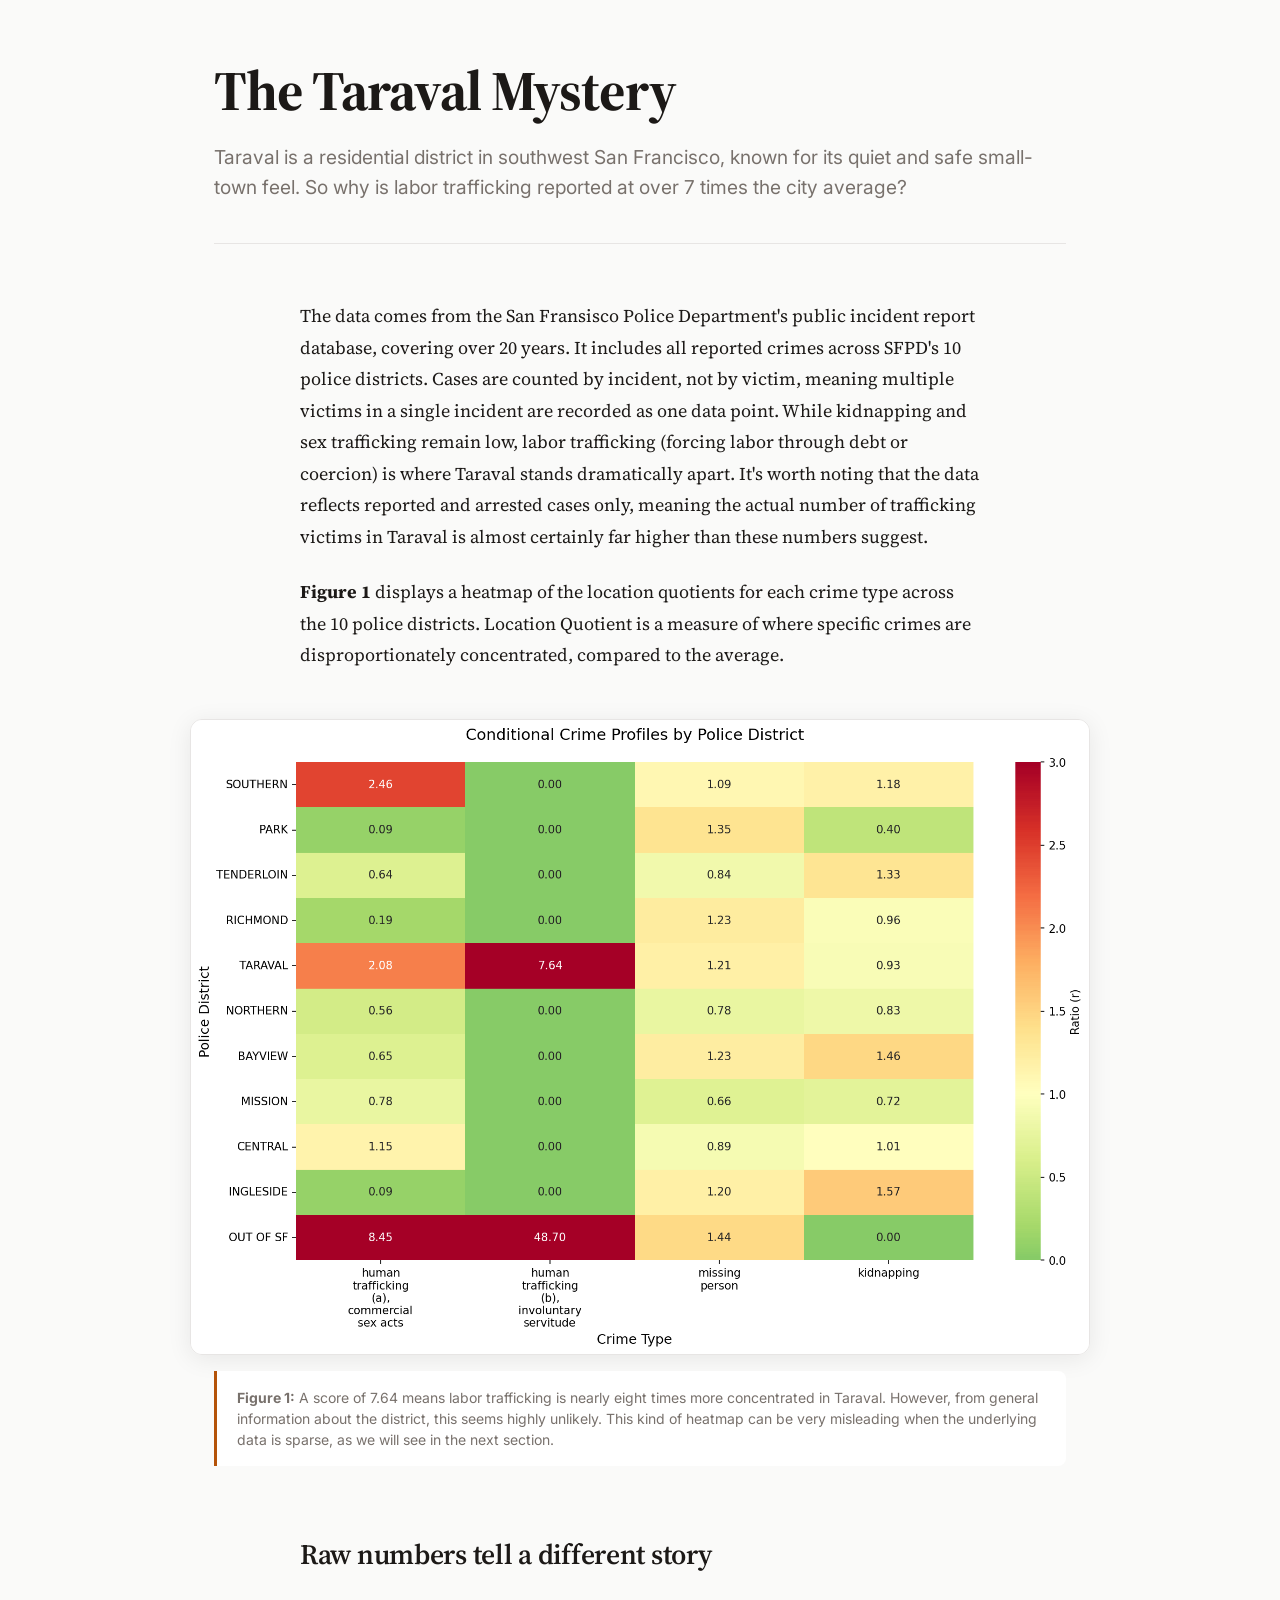
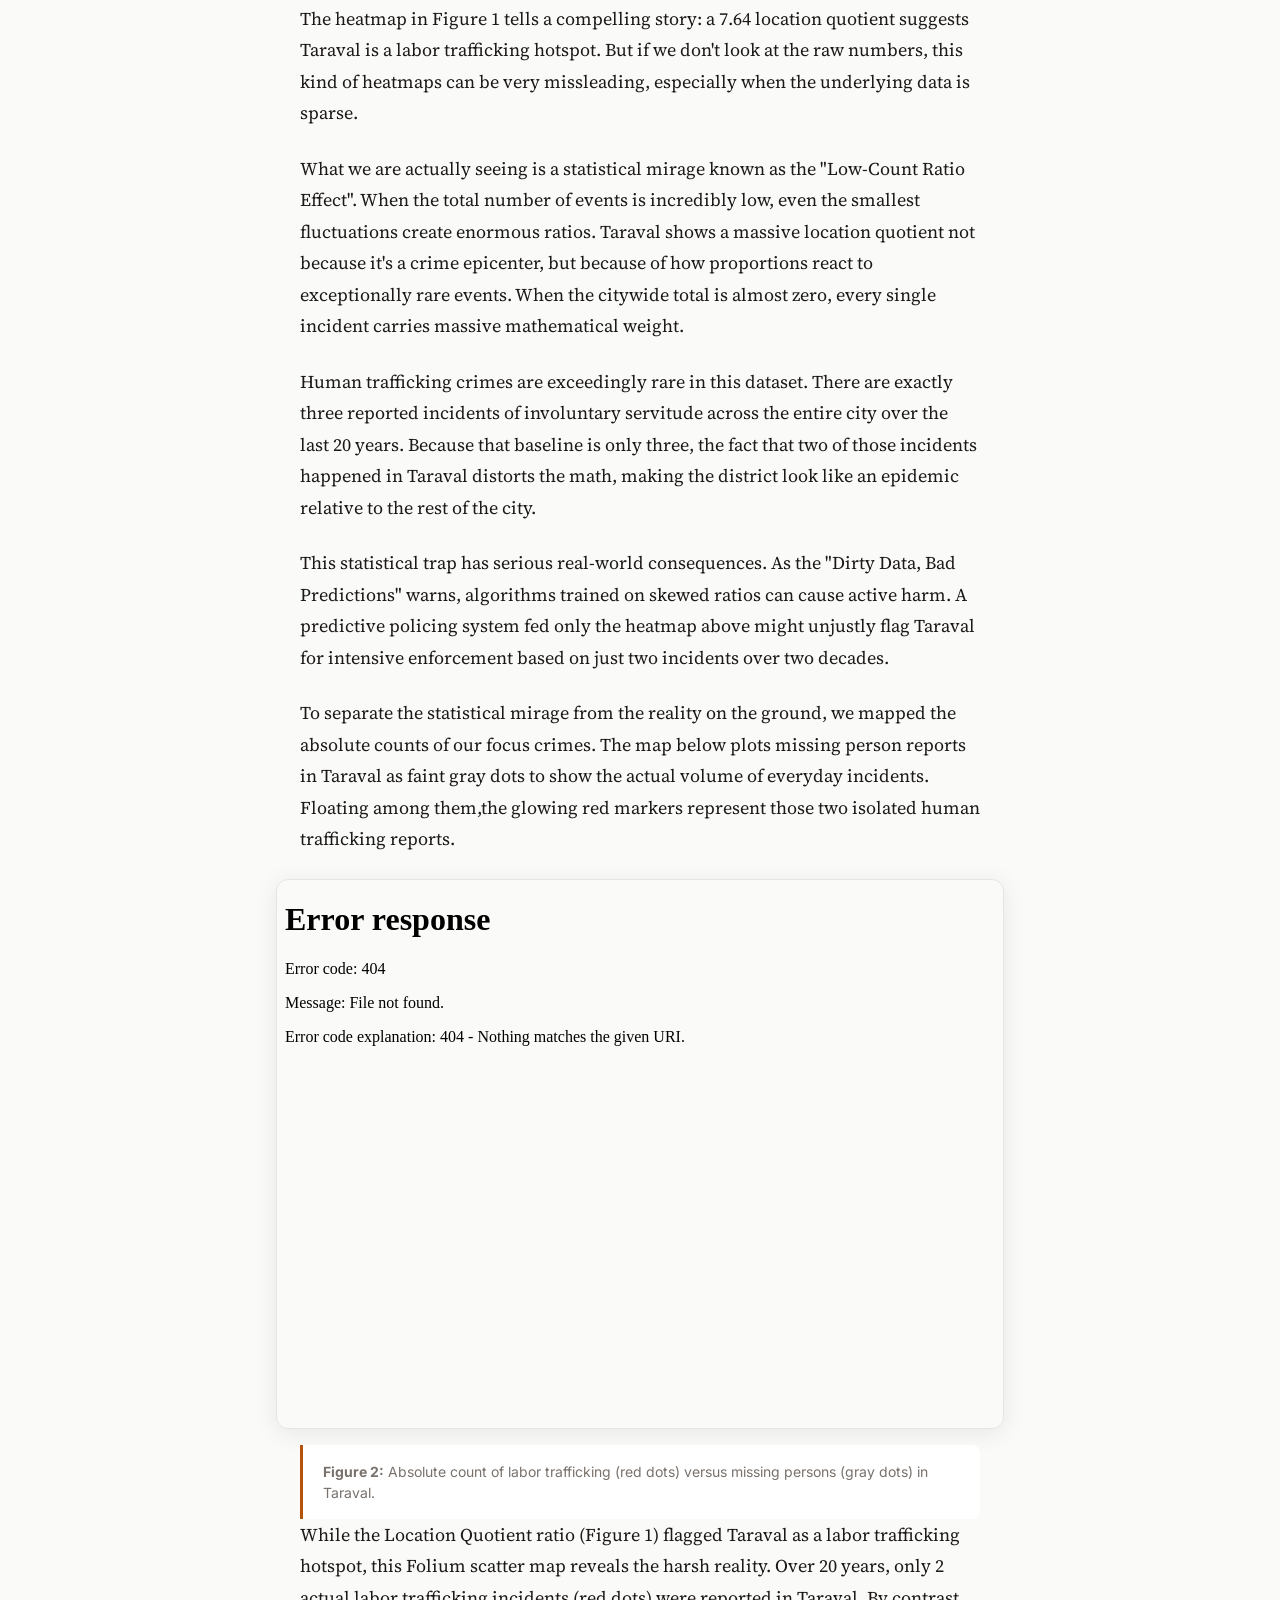
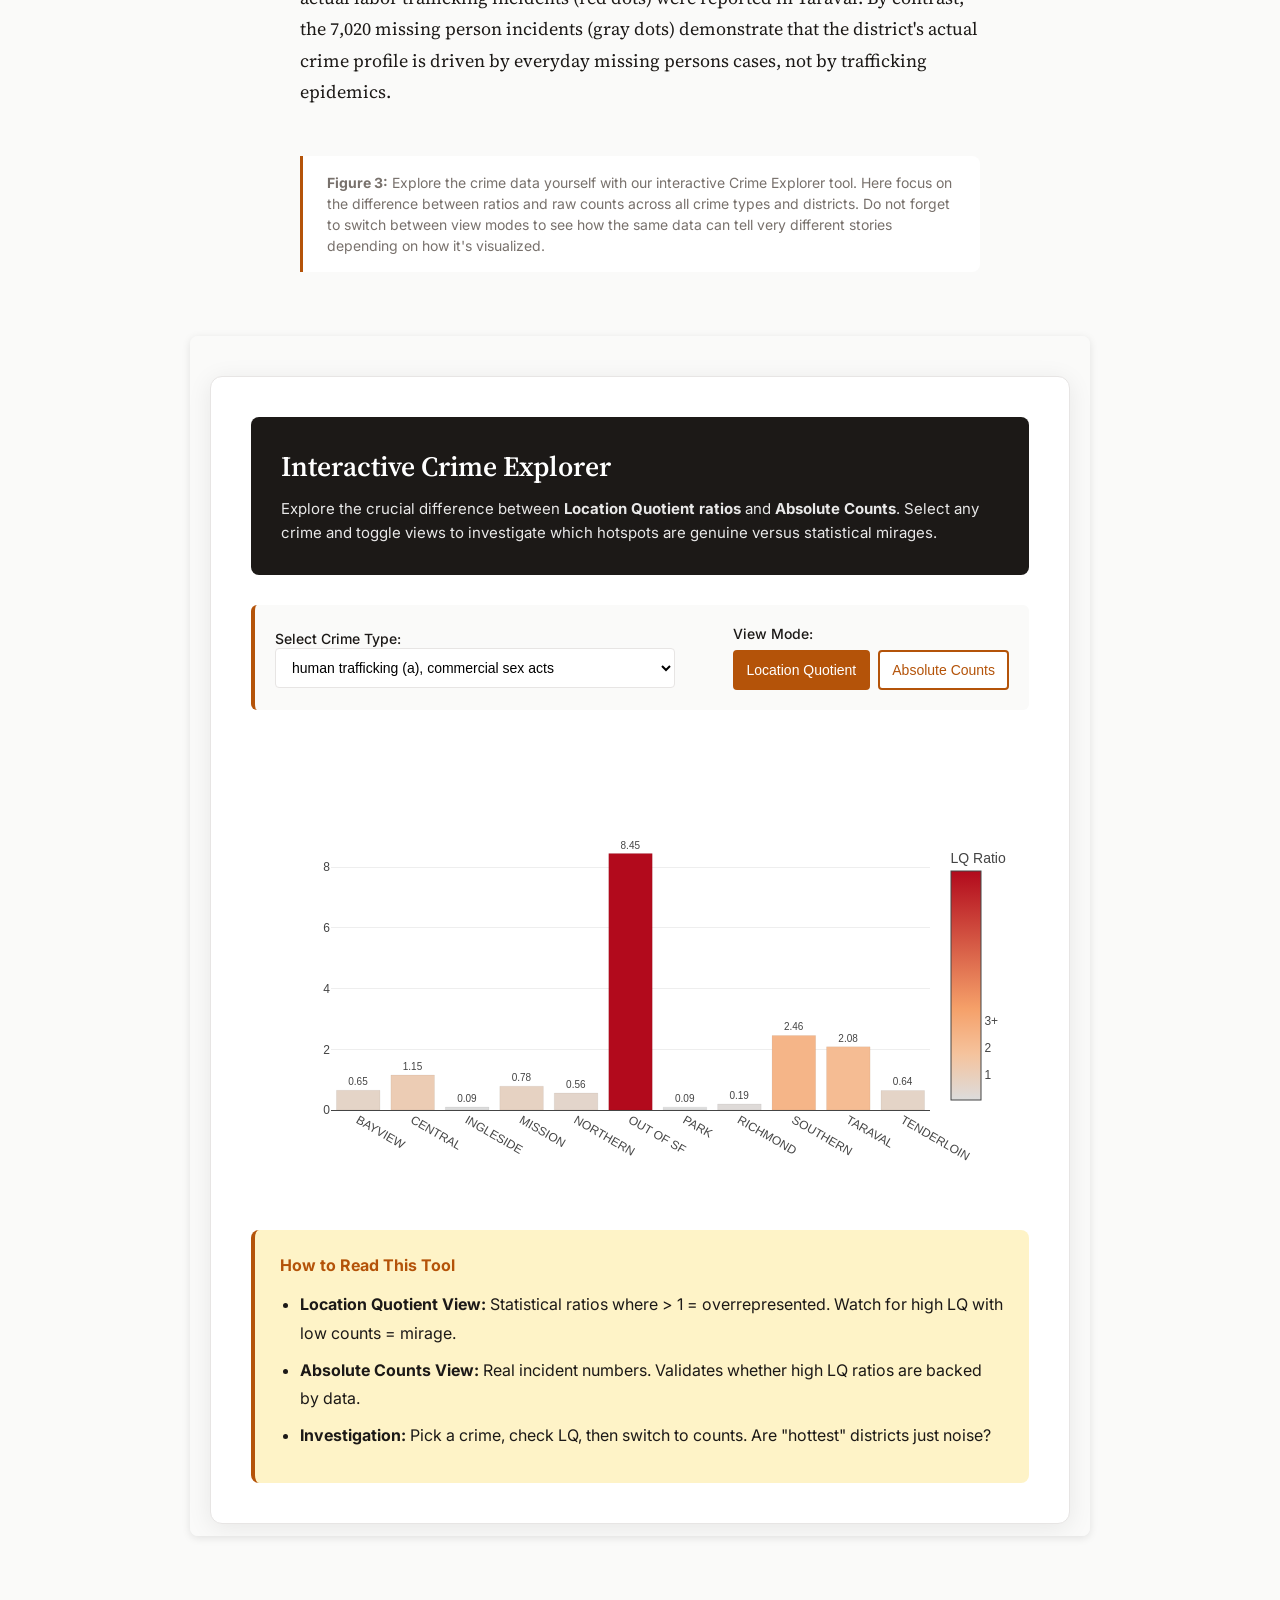
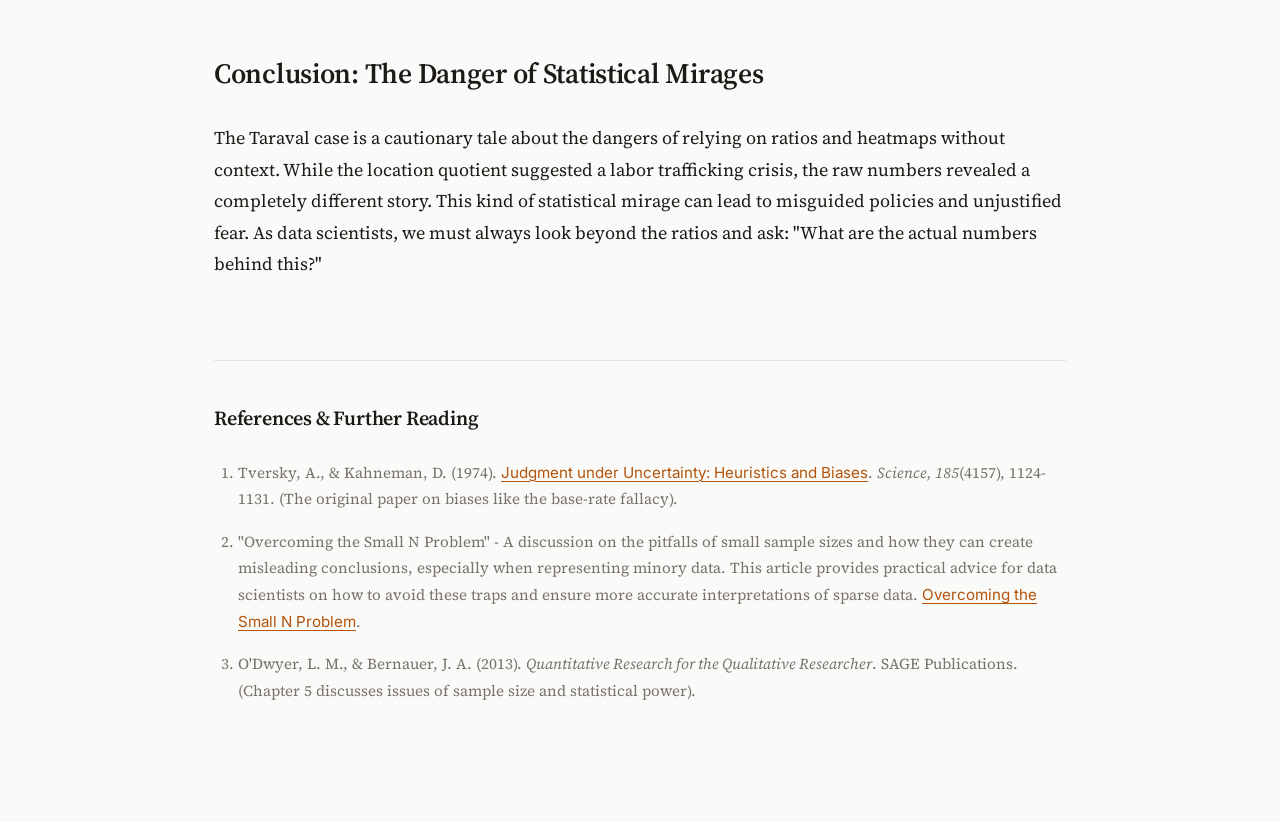
==== commit 5d21a6c9: "made a better description for figure 1" ====
--- a/index.html
+++ b/index.html
@@ -48,7 +48,8 @@
         />
         <figcaption class="caption">
           <strong>Figure 1:</strong> A score of 7.64 means labor trafficking is
-          nearly eight times more concentrated in Taraval.
+          nearly eight times more concentrated in Taraval. However, from general information about the district, this seems highly unlikely. 
+          This kind of heatmap can be very misleading when the underlying data is sparse, as we will see in the next section.
         </figcaption>
       </figure>
 
--- a/style.css
+++ b/style.css
@@ -1,77 +1,228 @@
-/* General Page Styling */
+@import url('https://fonts.googleapis.com/css2?family=Source+Serif+4:opsz,wght@8..60,400;8..60,600;8..60,700&family=Inter:wght@400;500;600&display=swap');
+
+:root {
+  --color-bg: #fafaf9;
+  --color-surface: #ffffff;
+  --color-text: #1c1917;
+  --color-text-muted: #78716c;
+  --color-accent: #b45309;
+  --color-accent-light: #fef3c7;
+  --color-border: #e7e5e4;
+  --color-shadow: rgba(0, 0, 0, 0.08);
+  --font-serif: 'Source Serif 4', Georgia, serif;
+  --font-sans: 'Inter', -apple-system, sans-serif;
+}
+
+* {
+  box-sizing: border-box;
+}
+
 body {
-  font-family: "Cormorant Garamond", serif;
+  font-family: var(--font-serif);
   font-size: 18px;
+  line-height: 1.75;
+  max-width: 900px;
+  margin: 0 auto;
+  padding: 60px 24px 100px;
+  color: var(--color-text);
+  background: var(--color-bg);
+}
+
+header {
+  margin-bottom: 56px;
+  padding-bottom: 40px;
+  border-bottom: 1px solid var(--color-border);
+}
+
+h1 {
+  font-family: var(--font-serif);
+  font-size: clamp(2.5rem, 8vw, 3.5rem);
+  font-weight: 700;
+  text-align: left;
+  margin: 0 0 20px;
+  letter-spacing: -0.02em;
+  line-height: 1.1;
+  color: var(--color-text);
+}
+
+.lead-paragraph {
+  font-family: var(--font-sans);
+  font-size: 1.2rem;
+  font-weight: 400;
+  color: var(--color-text-muted);
+  margin: 0;
   line-height: 1.6;
-  max-width: 1000px;
-  margin: 0 auto;
-  padding: 40px;
-  color: #333;
-}
-
-h1 {
-  font-size: 3.5rem;
-  text-align: center;
-  border-bottom: 3px double black;
-  padding-bottom: 20px;
-}
-
-.lead-paragraph {
-  font-size: 1.3rem;
-  font-weight: bold;
-  color: #444;
+}
+
+h2 {
+  font-family: var(--font-serif);
+  font-size: 1.75rem;
+  font-weight: 600;
+  margin: 64px 0 24px;
+  color: var(--color-text);
+  letter-spacing: -0.01em;
+}
+
+p {
+  margin: 0 0 24px;
+}
+
+a {
+  color: var(--color-accent);
+  text-decoration: underline;
+  text-decoration-thickness: 1px;
+  text-underline-offset: 3px;
+  transition: opacity 0.2s;
+}
+
+a:hover {
+  opacity: 0.7;
 }
 
 .story-section,
-.story-figure,
 .map-section {
-  margin-top: 36px;
-}
-
-/* Linear magazine flow: text block followed by a figure block */
+  margin-top: 40px;
+  max-width: 680px;
+  margin-left: auto;
+  margin-right: auto;
+}
+
+.story-figure {
+  margin: 48px -24px;
+}
+
 .story-figure img {
-  width: 92%;
+  width: 100%;
   height: auto;
   display: block;
-  margin: 0 auto;
-  border: 1px solid #ddd;
-  box-shadow: 5px 5px 15px rgba(0, 0, 0, 0.1);
+  border-radius: 12px;
+  border: 1px solid var(--color-border);
+  box-shadow: 0 4px 24px var(--color-shadow);
+  transition: transform 0.3s ease, box-shadow 0.3s ease;
+}
+
+.story-figure .caption {
+  margin-left: 24px;
+  margin-right: 24px;
+}
+
+.story-figure img:hover {
+  transform: translateY(-2px);
+  box-shadow: 0 8px 32px rgba(0, 0, 0, 0.12);
 }
 
 .caption {
-  font-size: 0.85rem;
-  color: #666;
-  font-style: italic;
-}
-
-.map-section {
-  margin-top: 36px;
-}
-
-.map-section h2 {
-  font-size: 1.8rem;
-  margin-bottom: 8px;
+  font-family: var(--font-sans);
+  font-size: 0.875rem;
+  color: var(--color-text-muted);
+  margin-top: 16px;
+  padding: 16px 20px;
+  background: var(--color-surface);
+  border-left: 3px solid var(--color-accent);
+  border-radius: 0 8px 8px 0;
+  line-height: 1.5;
+}
+
+figure {
+  margin: 0;
 }
 
 .embedded-map {
-  width: 92%;
-  height: 600px;
+  width: calc(100% + 48px);
+  margin-left: -24px;
+  height: 550px;
   display: block;
-  margin: 0 auto;
-  border: 1px solid #ddd;
-  box-shadow: 5px 5px 15px rgba(0, 0, 0, 0.1);
-}
-
-/* Responsive fix */
-@media (max-width: 800px) {
+  border-radius: 12px;
+  border: 1px solid var(--color-border);
+  box-shadow: 0 4px 24px var(--color-shadow);
+}
+
+#explorer {
+  margin-top: 48px;
+  margin-left: -24px;
+  margin-right: -24px;
+}
+
+#explorer > figure > .caption {
+  max-width: 680px;
+  margin-left: auto;
+  margin-right: auto;
+  padding-left: 24px;
+  padding-right: 24px;
+  margin-bottom: 24px;
+}
+
+#explorer iframe {
+  box-shadow: 0 4px 24px var(--color-shadow);
+}
+
+#references {
+  margin-top: 80px;
+  padding-top: 40px;
+  border-top: 1px solid var(--color-border);
+}
+
+#references h2 {
+  margin-top: 0;
+  font-size: 1.25rem;
+}
+
+#references ol {
+  padding-left: 24px;
+}
+
+#references li {
+  margin-bottom: 16px;
+  font-size: 0.95rem;
+  color: var(--color-text-muted);
+}
+
+#references li a {
+  font-family: var(--font-sans);
+}
+
+@media (max-width: 640px) {
   body {
-    padding: 24px;
-  }
-  .story-figure img,
+    padding: 32px 16px 60px;
+    font-size: 17px;
+  }
+
+  .story-section,
+  .map-section {
+    margin-left: 0;
+    margin-right: 0;
+  }
+
+  h1 {
+    font-size: 2rem;
+  }
+
+  .lead-paragraph {
+    font-size: 1.1rem;
+  }
+
+  h2 {
+    font-size: 1.4rem;
+    margin-top: 48px;
+  }
+
+  .story-figure {
+    margin-left: -16px;
+    margin-right: -16px;
+  }
+
   .embedded-map {
     width: 100%;
-  }
-  .embedded-map {
-    height: 500px;
-  }
-}
+    margin-left: 0;
+    height: 400px;
+  }
+
+  #explorer {
+    margin-left: -16px;
+    margin-right: -16px;
+  }
+
+  #explorer iframe {
+    height: 1000px !important;
+  }
+}
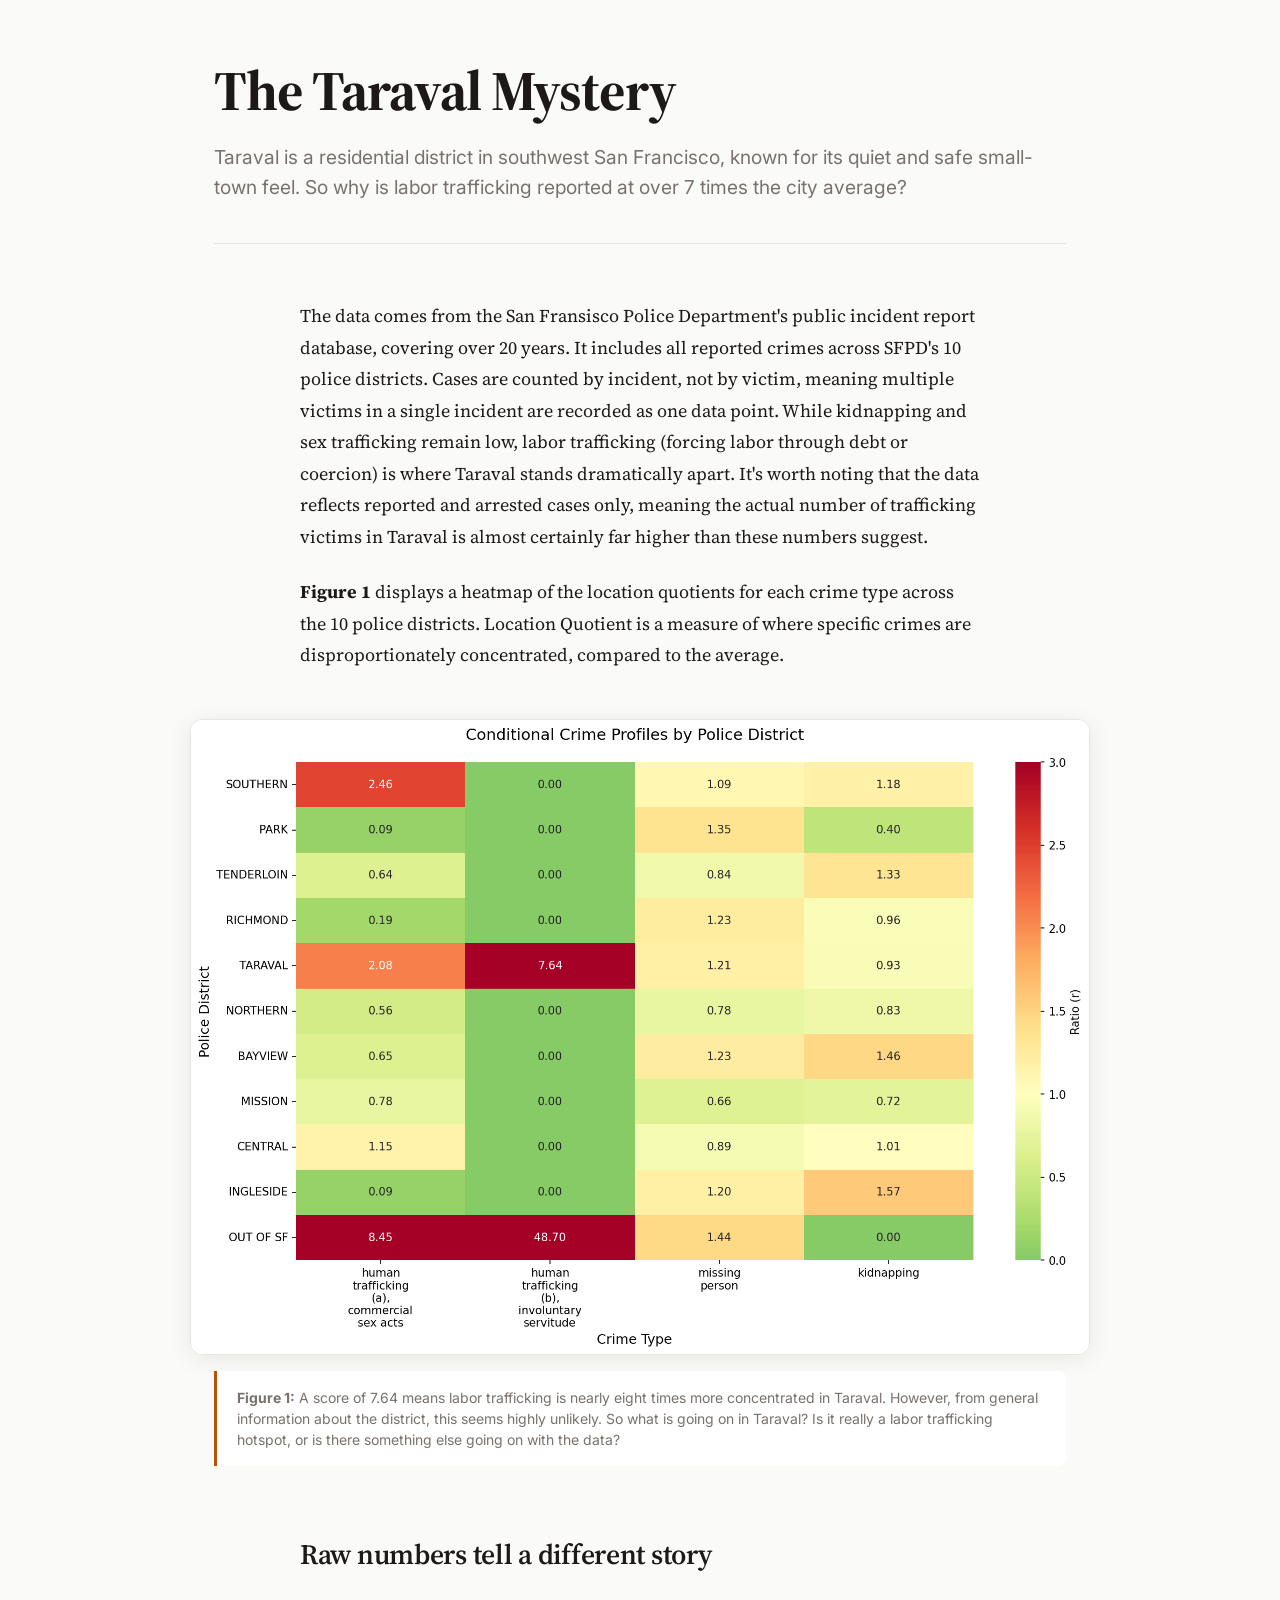
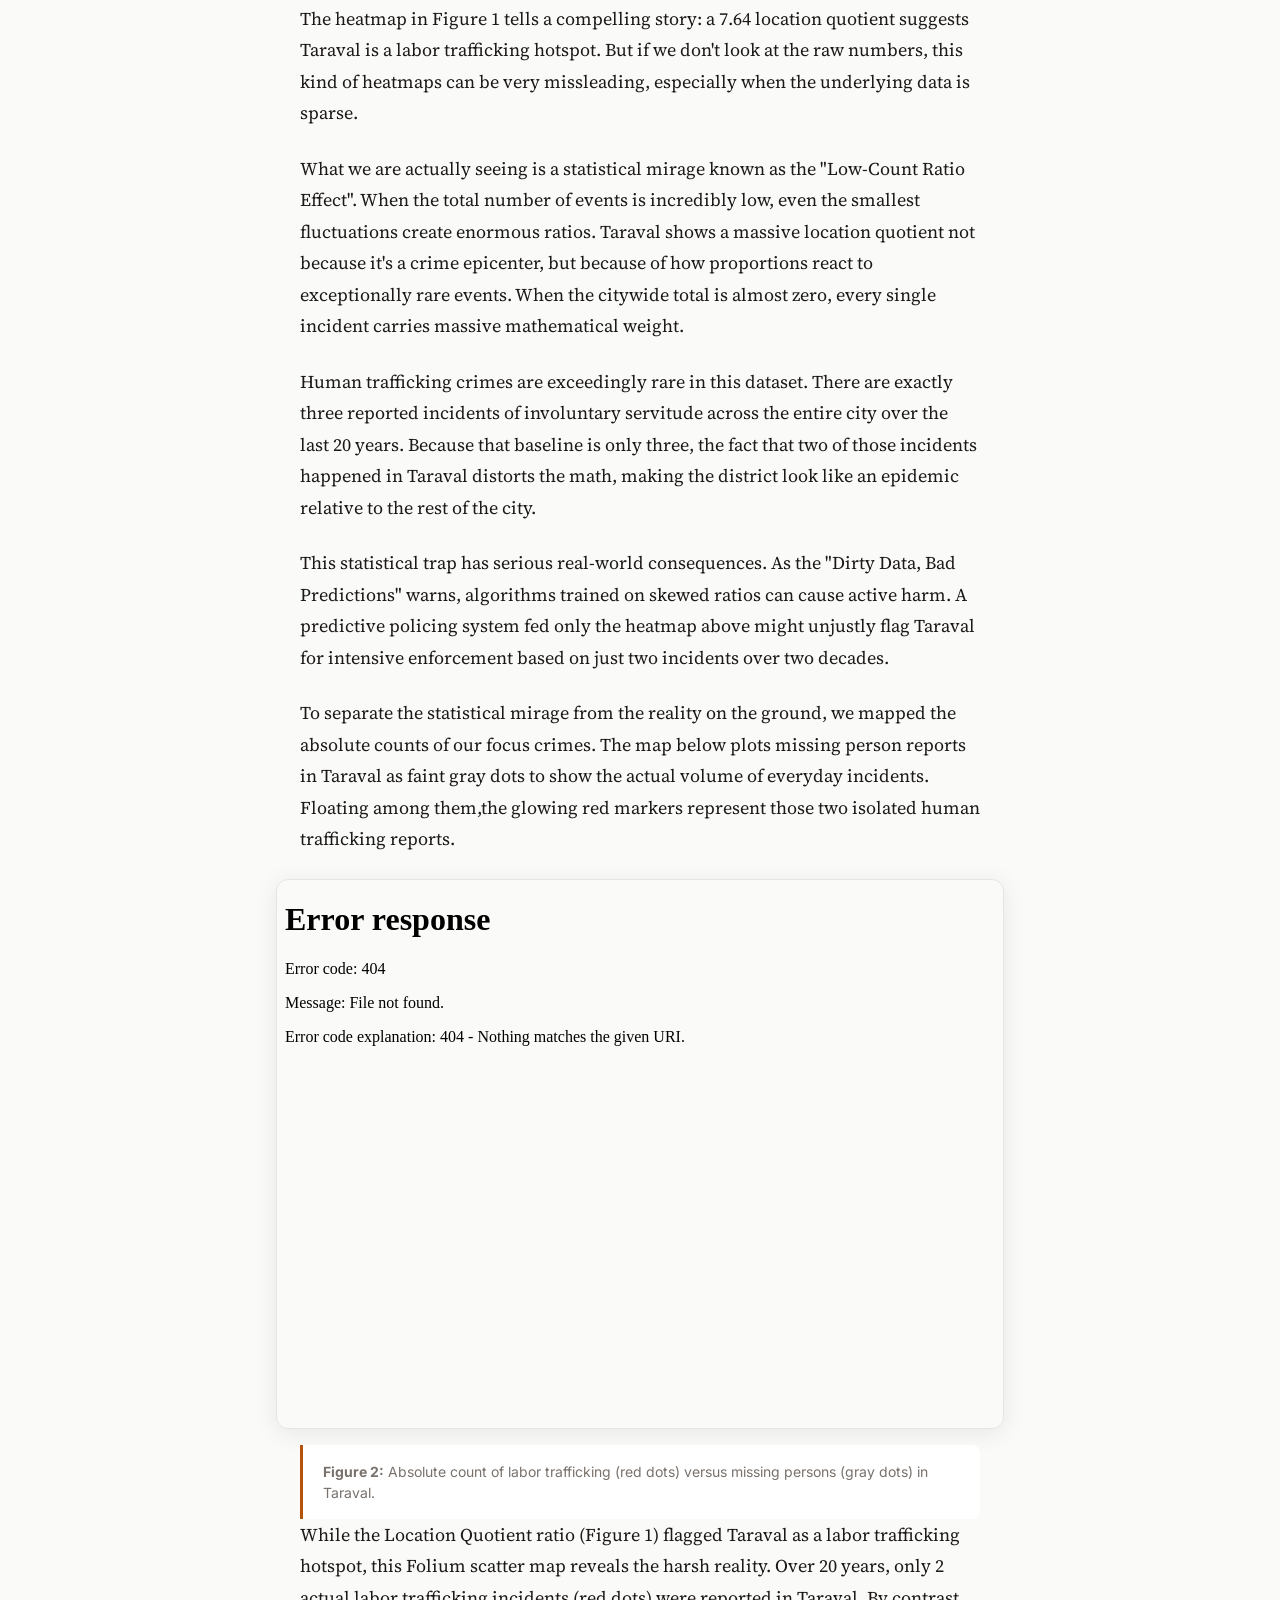
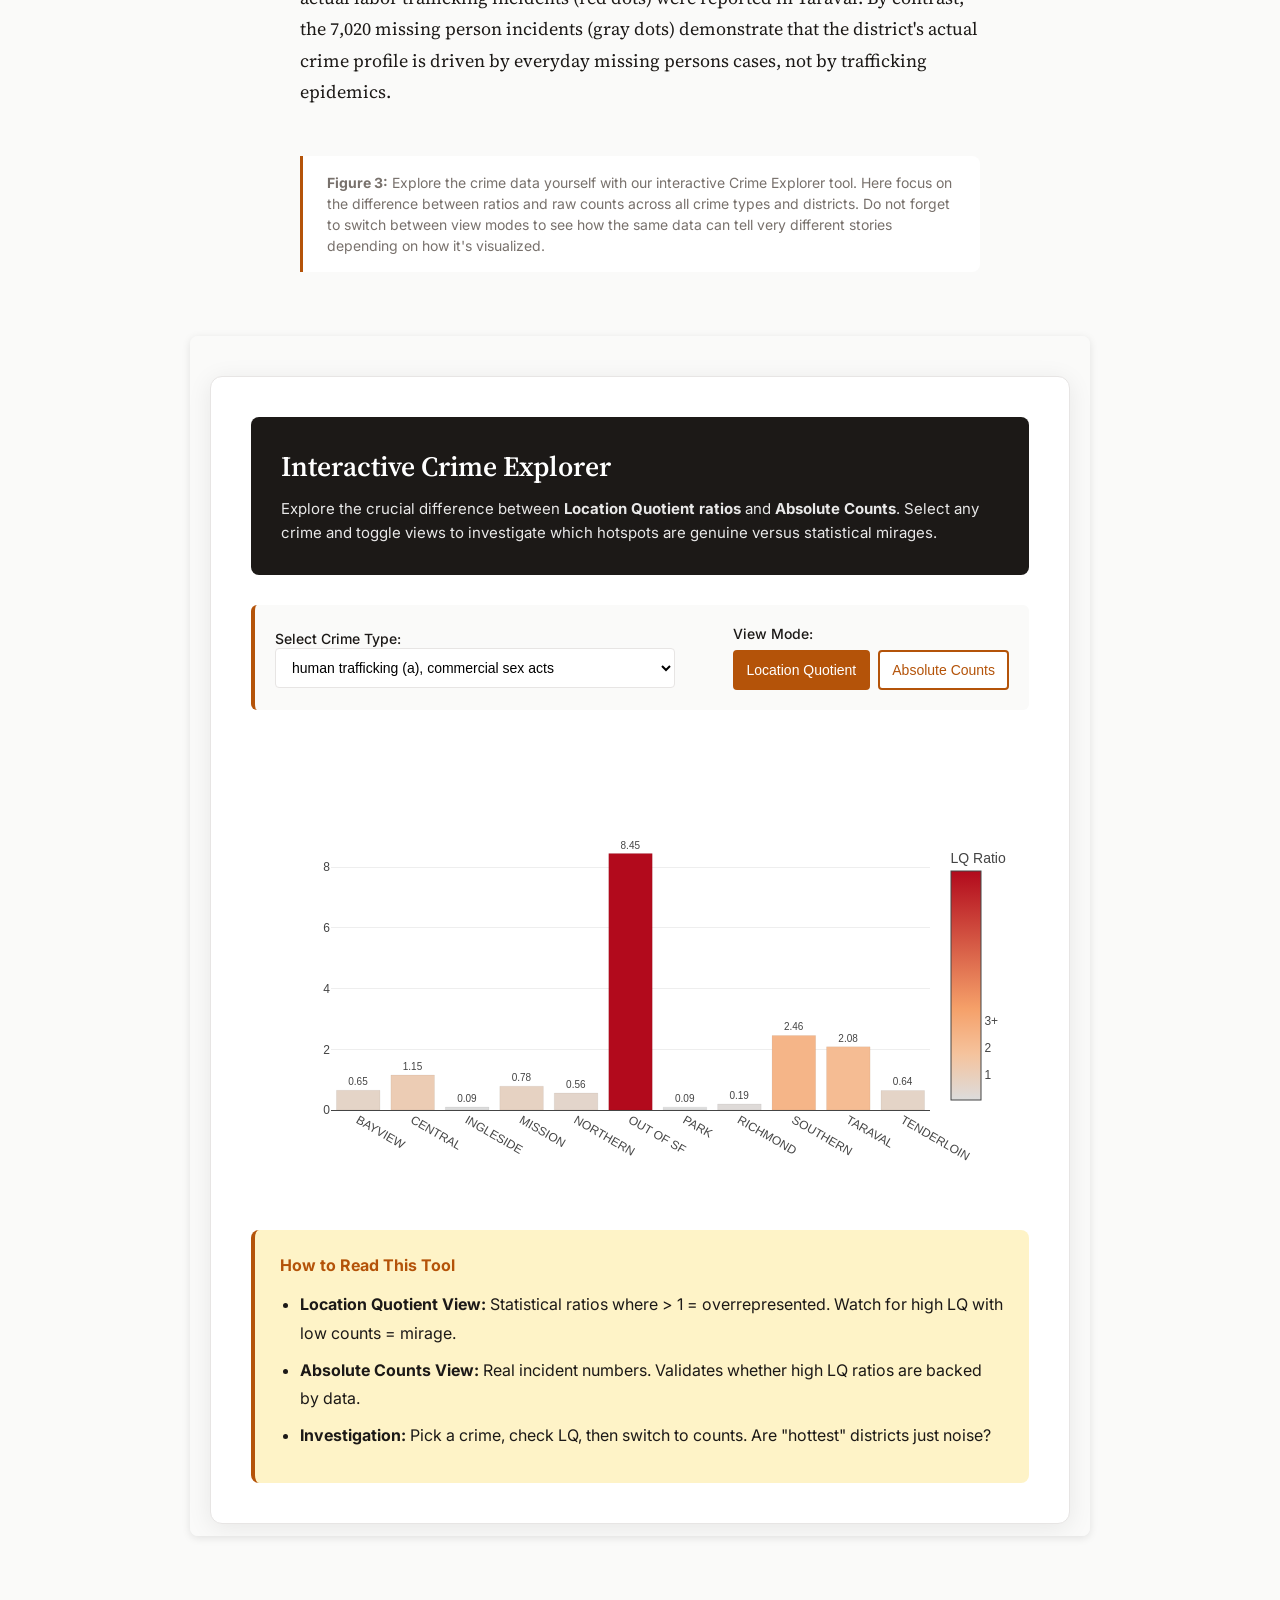
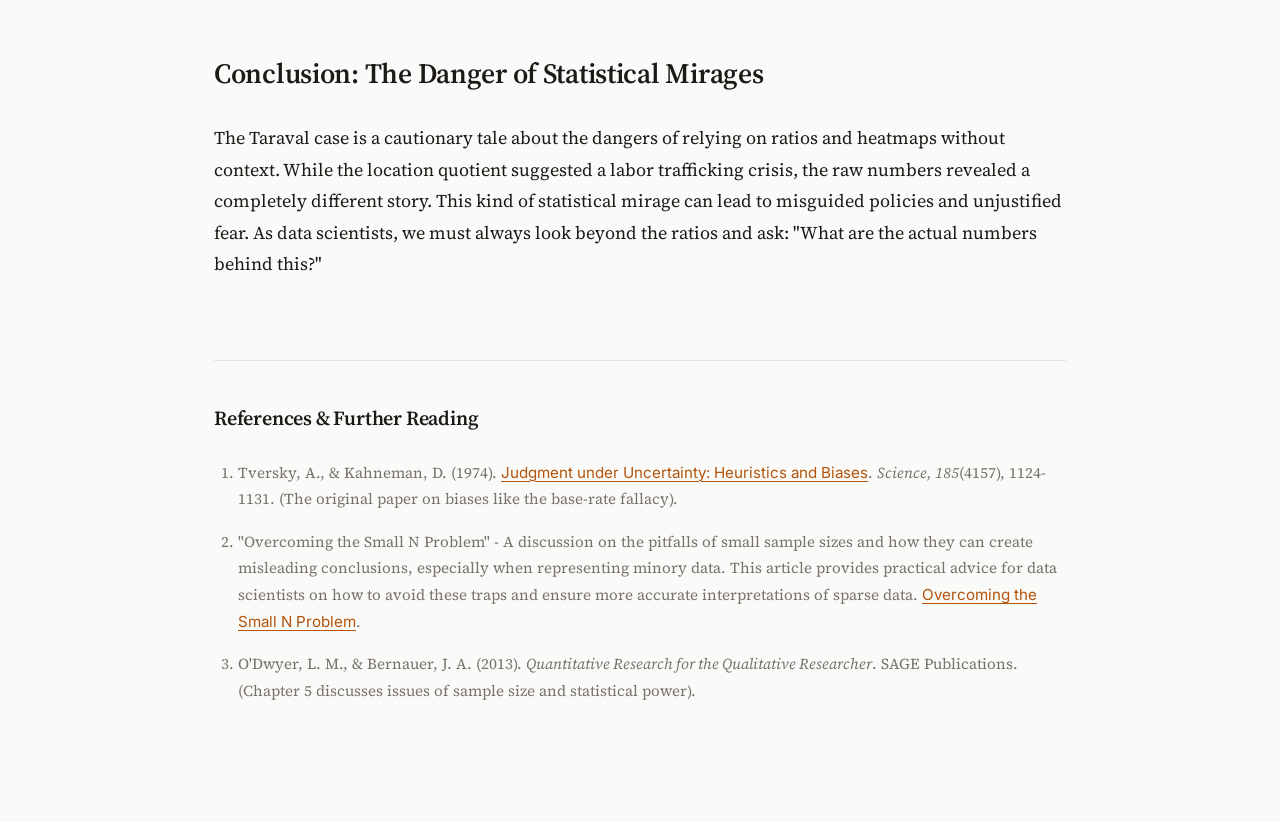
==== commit 941dc192: "change to investigative tone" ====
--- a/index.html
+++ b/index.html
@@ -48,8 +48,8 @@
         />
         <figcaption class="caption">
           <strong>Figure 1:</strong> A score of 7.64 means labor trafficking is
-          nearly eight times more concentrated in Taraval. However, from general information about the district, this seems highly unlikely. 
-          This kind of heatmap can be very misleading when the underlying data is sparse, as we will see in the next section.
+          nearly eight times more concentrated in Taraval. However, from general information about the district, this seems highly unlikely. So what is going on in Taraval? 
+          Is it really a labor trafficking hotspot, or is there something else going on with the data?
         </figcaption>
       </figure>
 
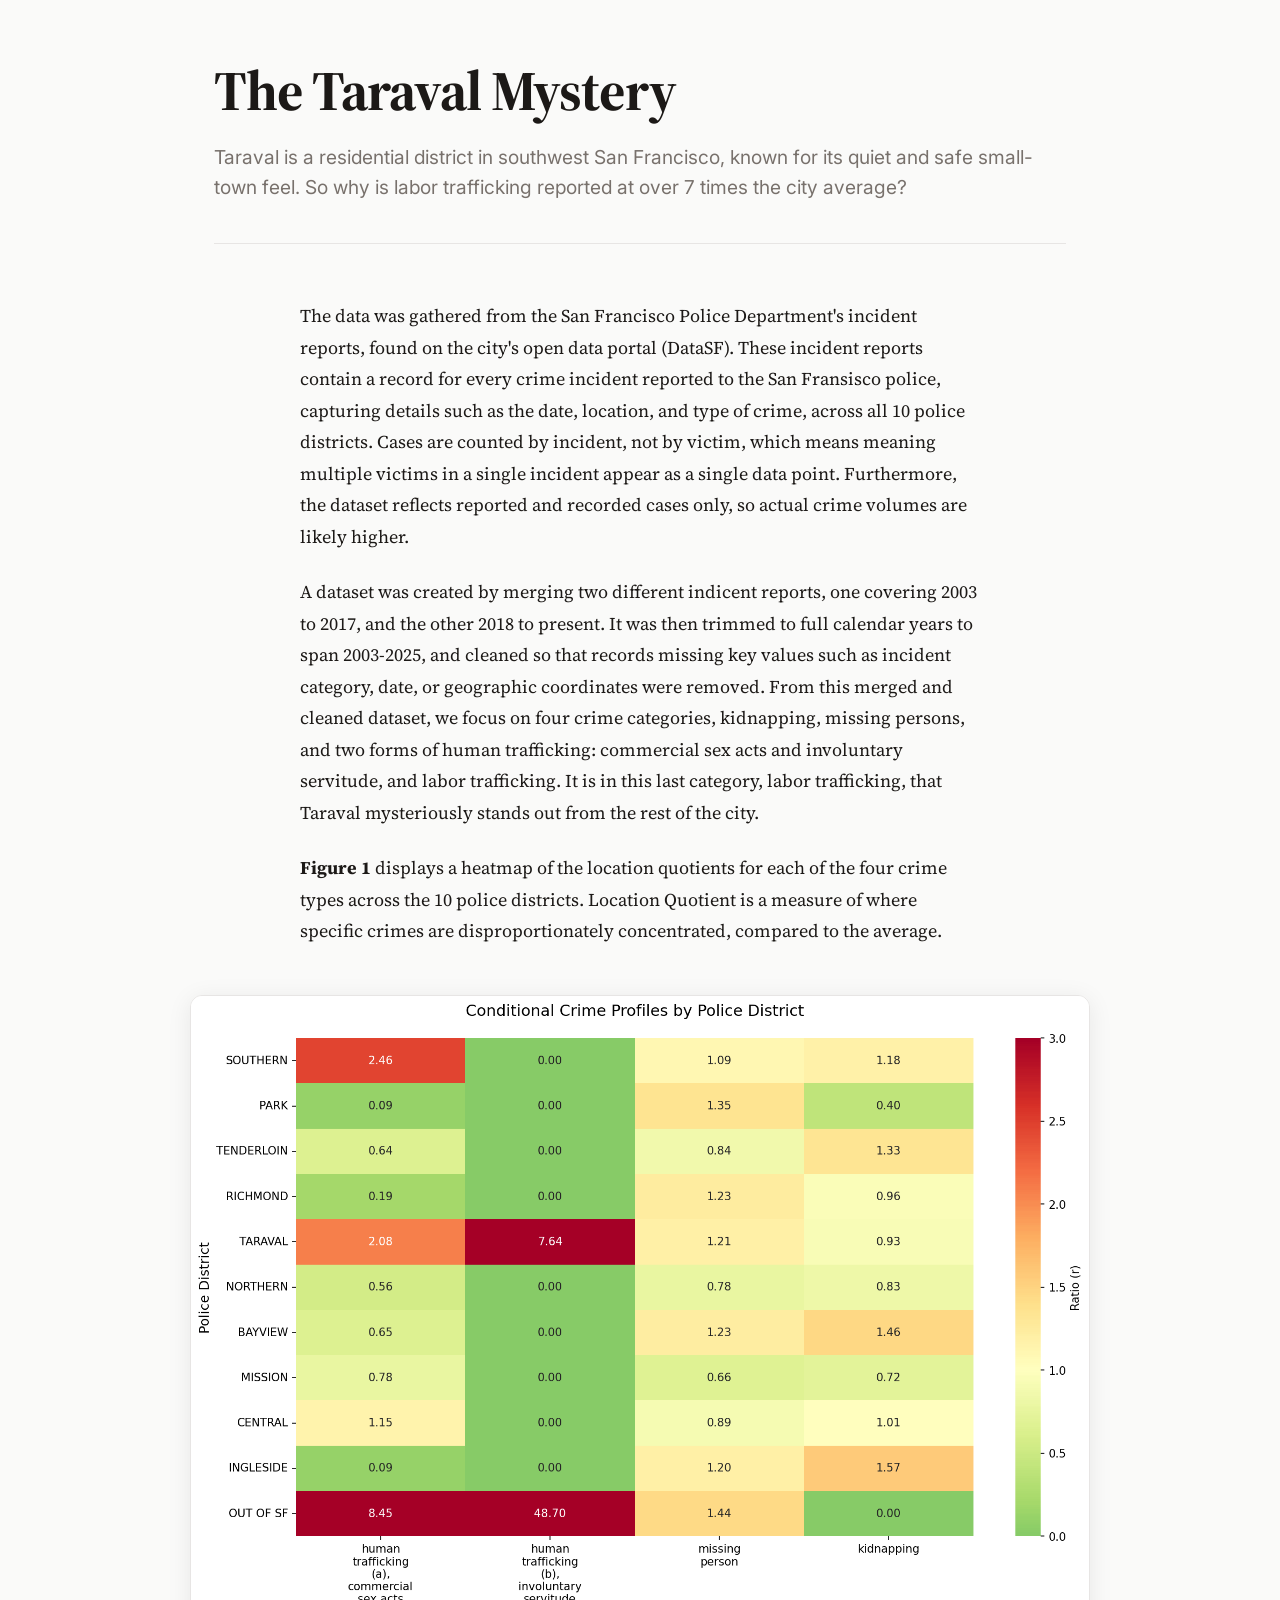
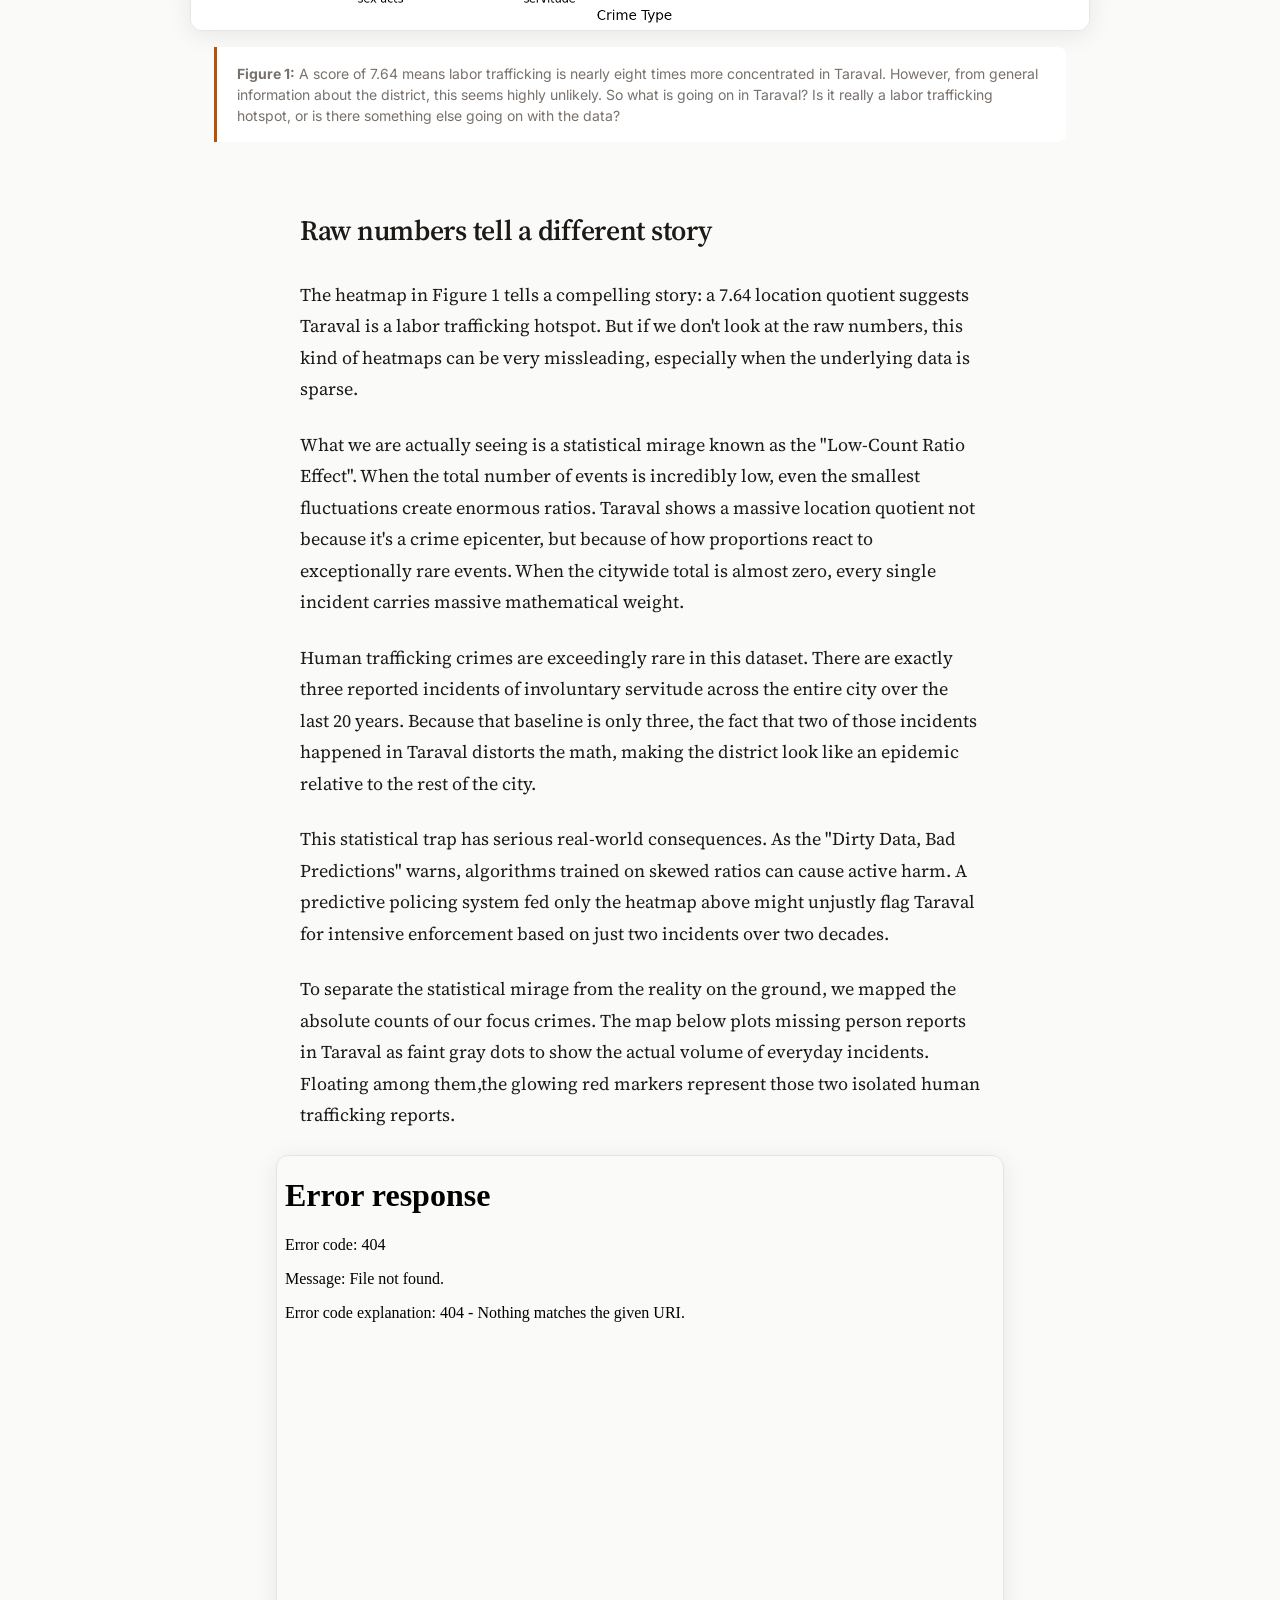
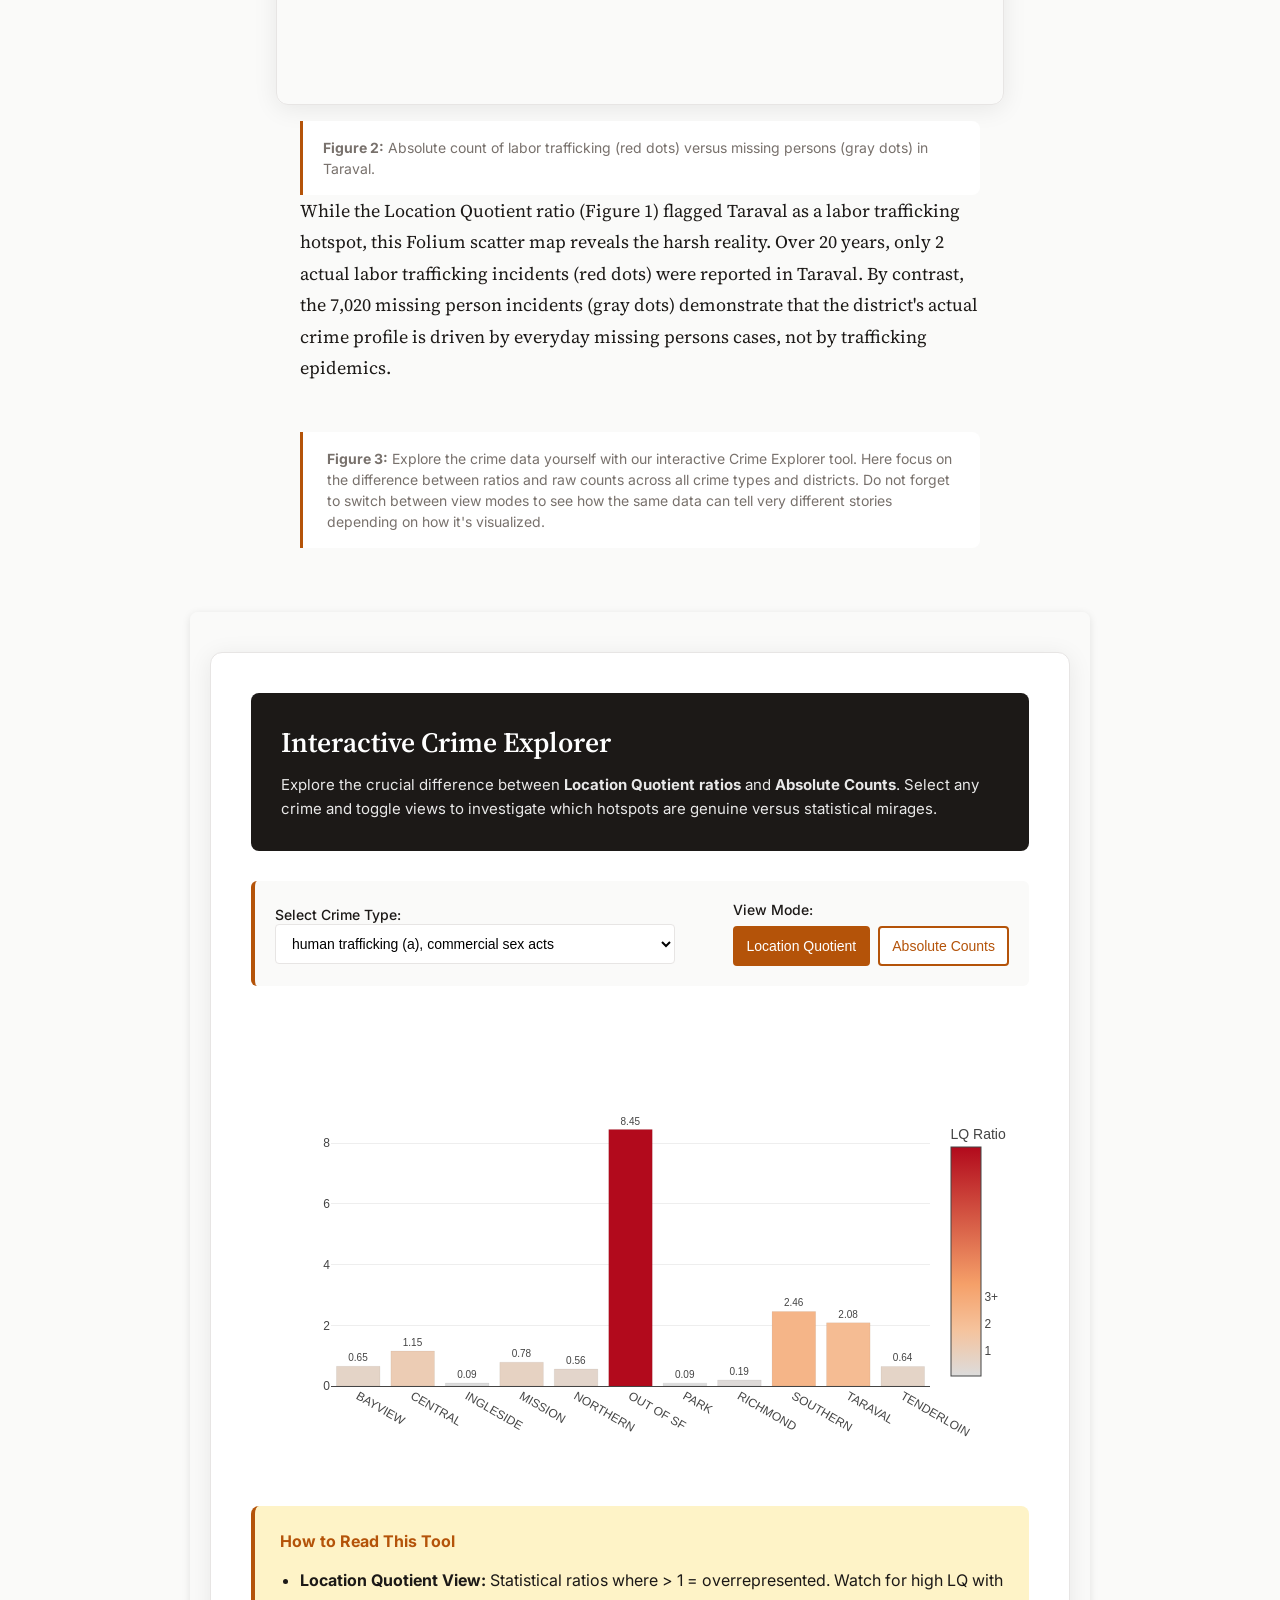
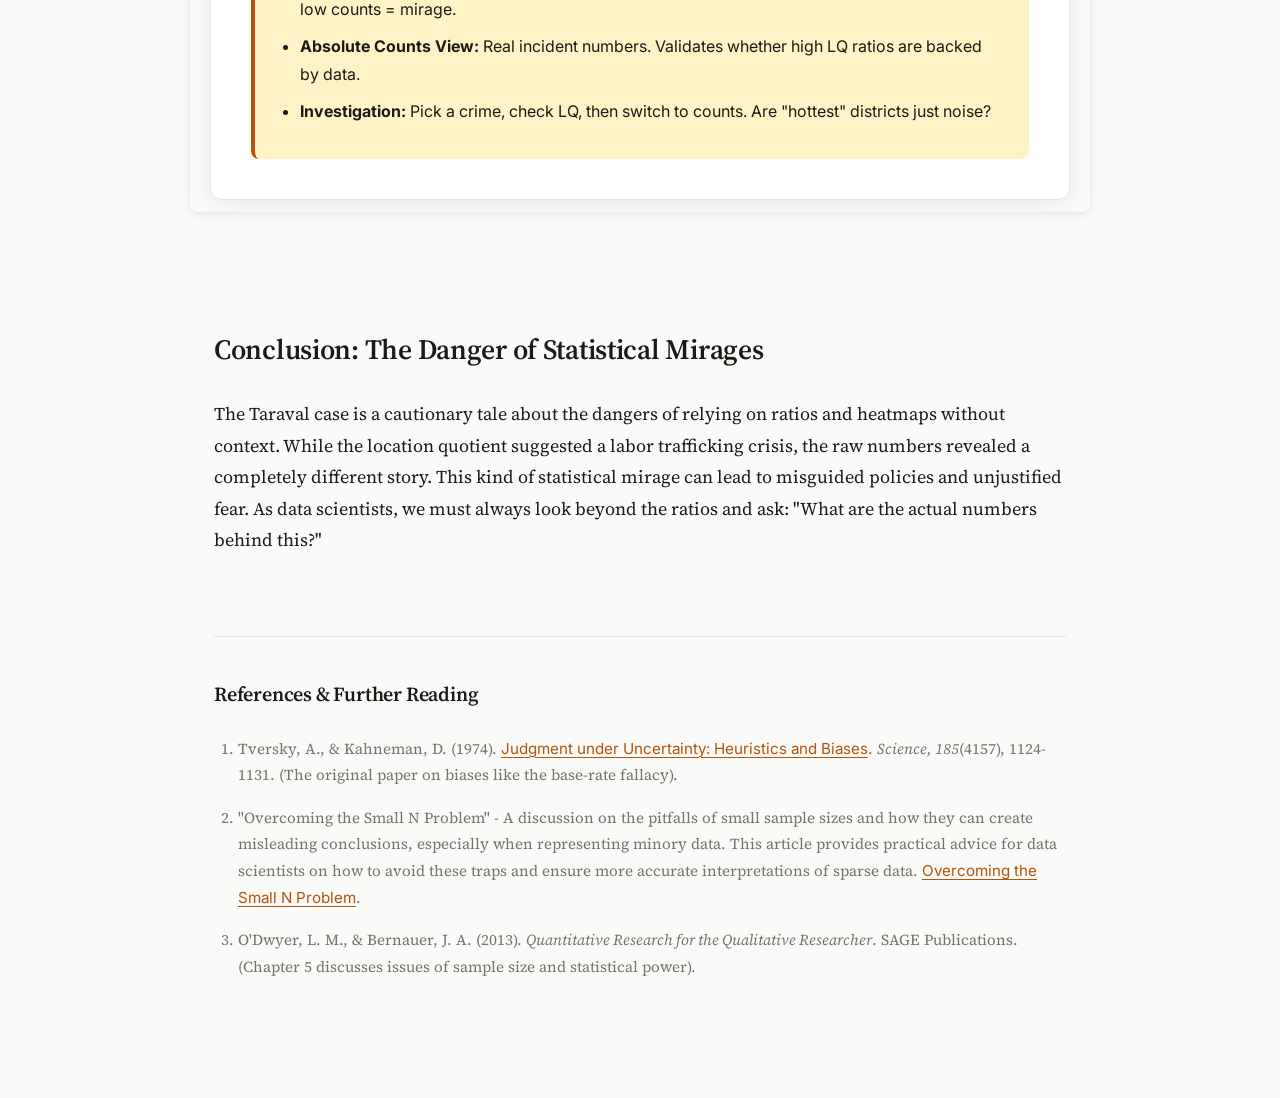
==== commit 970e34d7: "update introductory text" ====
--- a/index.html
+++ b/index.html
@@ -22,20 +22,29 @@
     <article>
       <section class="story-section">
         <p>
-          The data comes from the San Fransisco Police Department's public
-          incident report database, covering over 20 years. It includes all
-          reported crimes across SFPD's 10 police districts. Cases are counted
-          by incident, not by victim, meaning multiple victims in a single
-          incident are recorded as one data point. While kidnapping and sex
-          trafficking remain low, labor trafficking (forcing labor through debt
-          or coercion) is where Taraval stands dramatically apart. It's worth
-          noting that the data reflects reported and arrested cases only,
-          meaning the actual number of trafficking victims in Taraval is almost
-          certainly far higher than these numbers suggest.
+          The data was gathered from the San Francisco Police Department's 
+          incident reports, found on the city's open data portal (DataSF).
+          These incident reports contain a record for every crime incident reported to the 
+          San Fransisco police, capturing details such as the date, location, and type of crime, 
+          across all 10 police districts. Cases are counted by incident, not by victim, 
+          which means meaning multiple victims in a single incident appear as a single data point. 
+          Furthermore, the dataset reflects reported and recorded cases only, so actual crime 
+          volumes are likely higher.
+        </p>
+        <p>
+          A dataset was created by merging two different indicent reports, 
+          one covering 2003 to 2017, and the other 2018 to present. 
+          It was then trimmed to full calendar years to span 2003-2025, and cleaned so that 
+          records missing key values such as incident category, date, or geographic coordinates were removed. 
+          From this merged and cleaned dataset, we focus on four crime categories, 
+          kidnapping, missing persons, and two forms of human
+          trafficking: commercial sex acts and involuntary servitude, and labor
+          trafficking. It is in this last category, labor trafficking, that 
+          Taraval mysteriously stands out from the rest of the city.
         </p>
         <p>
           <strong>Figure 1</strong> displays a heatmap of the location quotients
-          for each crime type across the 10 police districts. Location Quotient
+          for each of the four crime types across the 10 police districts. Location Quotient
           is a measure of where specific crimes are disproportionately
           concentrated, compared to the average.
         </p>
